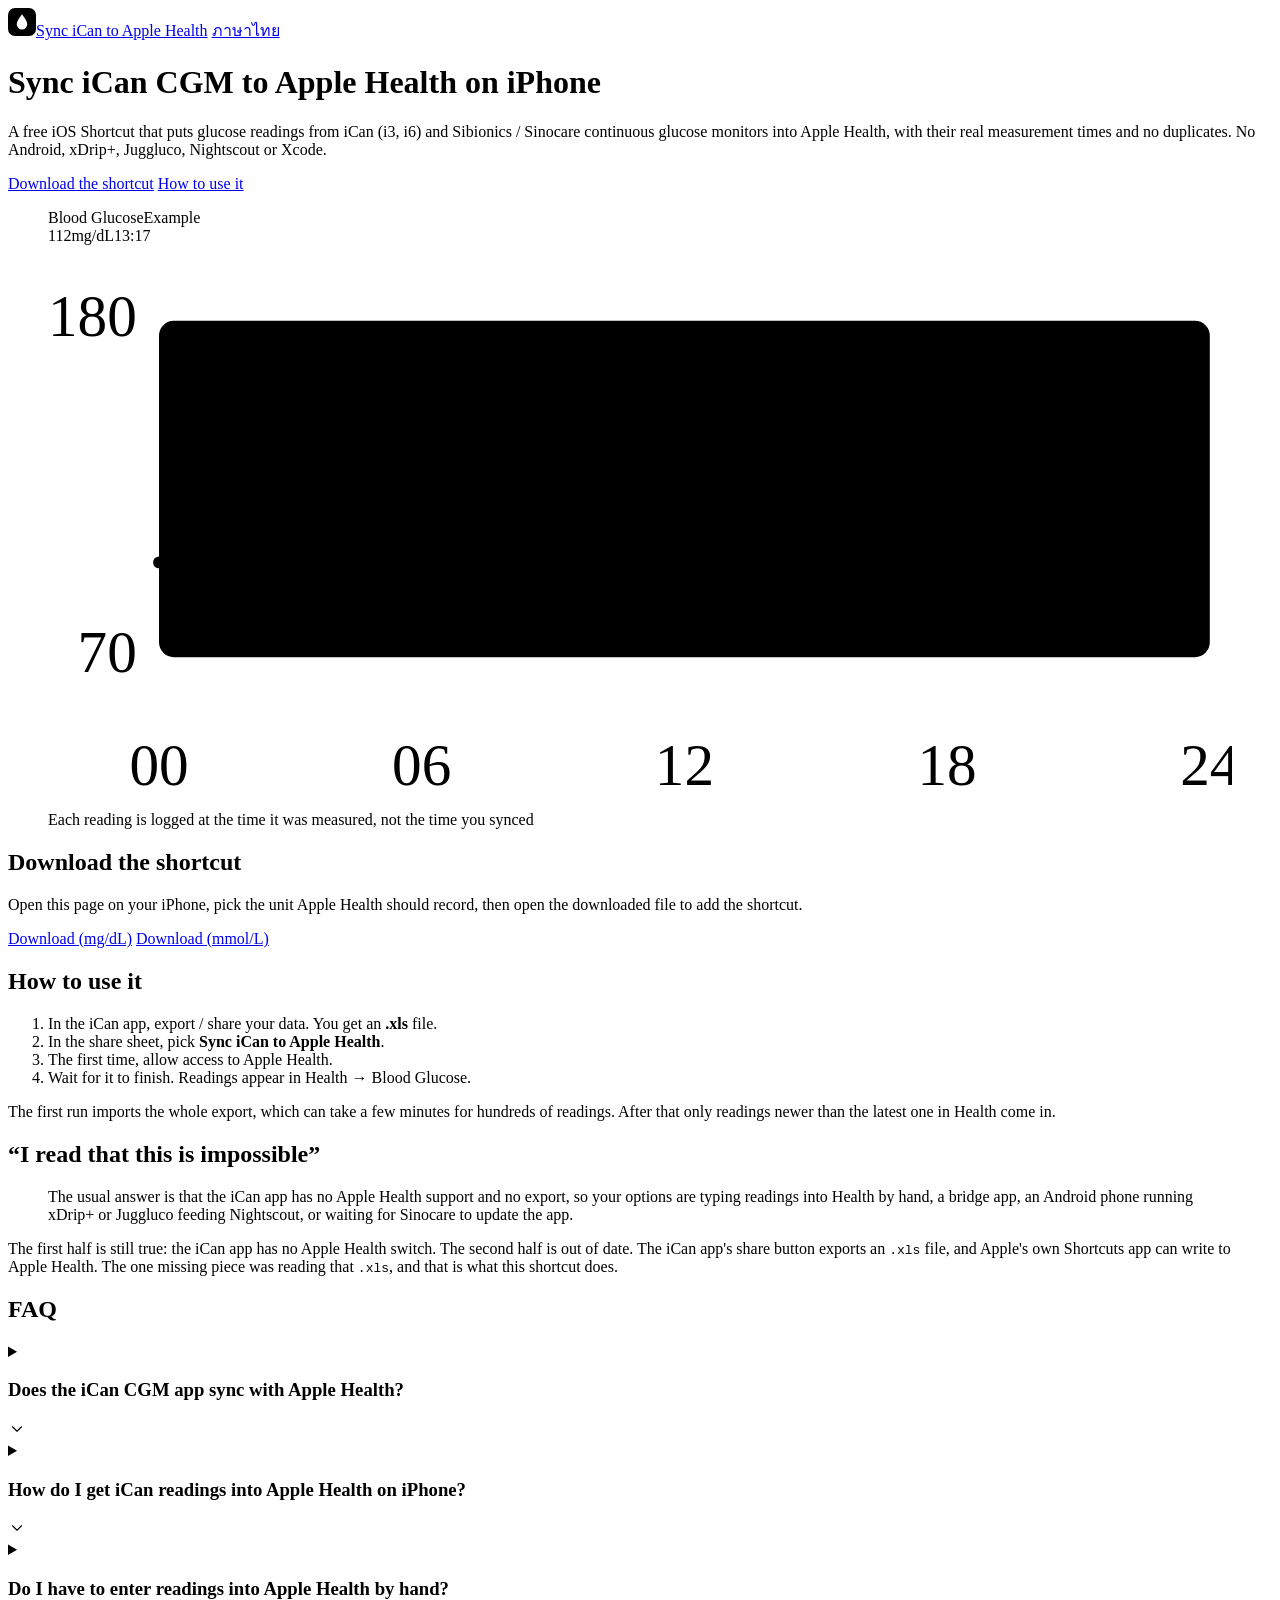
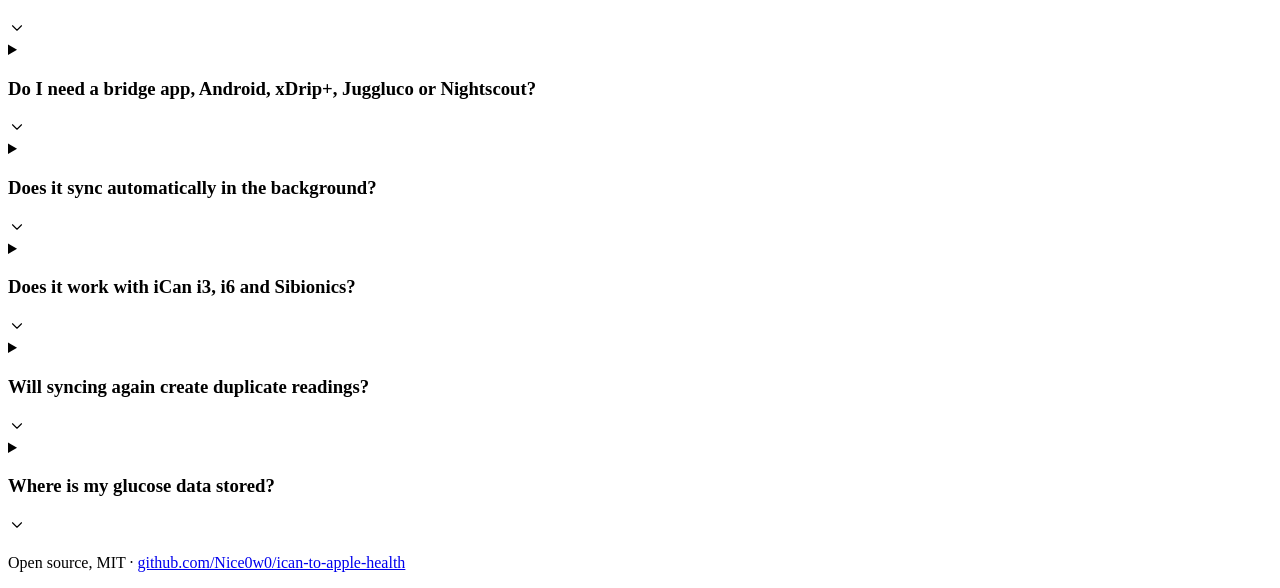
==== public/en/index.html @ 80357a96 "Give the download pages a direction of their own Redesigned with the unslop skill by Damir Sokolovsk" ====
<!doctype html>
<html lang="en">
<head>
<meta charset="utf-8">
<meta name="viewport" content="width=device-width, initial-scale=1">
<title>Sync iCan CGM to Apple Health on iPhone — free Shortcut</title>
<meta name="description" content="Can the iCan CGM app sync with Apple Health? Yes: a free iOS Shortcut logs iCan / Sibionics readings into Apple Health. No manual entry, no Android or xDrip+.">
<link rel="canonical" href="https://ican-health-sync.vercel.app/en/">
<link rel="alternate" hreflang="th" href="https://ican-health-sync.vercel.app/">
<link rel="alternate" hreflang="en" href="https://ican-health-sync.vercel.app/en/">
<link rel="alternate" hreflang="x-default" href="https://ican-health-sync.vercel.app/en/">
<meta name="robots" content="index, follow">
<meta name="theme-color" content="#e5354f">

<meta property="og:type" content="website">
<meta property="og:site_name" content="Sync iCan to Apple Health">
<meta property="og:locale" content="en_US">
<meta property="og:locale:alternate" content="th_TH">
<meta property="og:url" content="https://ican-health-sync.vercel.app/en/">
<meta property="og:title" content="Sync iCan CGM to Apple Health on iPhone">
<meta property="og:description" content="A free iOS Shortcut that puts iCan / Sibionics CGM readings into Apple Health with their real measurement times. Share the export, tap once.">
<meta property="og:image" content="https://ican-health-sync.vercel.app/og-en.png">
<meta property="og:image:width" content="1200">
<meta property="og:image:height" content="630">
<meta name="twitter:card" content="summary_large_image">
<meta name="twitter:title" content="Sync iCan CGM to Apple Health">
<meta name="twitter:description" content="A free iOS Shortcut that puts iCan / Sibionics CGM readings into Apple Health.">
<meta name="twitter:image" content="https://ican-health-sync.vercel.app/og-en.png">

<link rel="icon" href="data:image/svg+xml,%3Csvg xmlns='http://www.w3.org/2000/svg' viewBox='0 0 32 32'%3E%3Crect width='32' height='32' rx='8' fill='%23e5354f'/%3E%3Cpath d='M16 7c-3 4.5-6 8-6 11.5a6 6 0 0 0 12 0C22 15 19 11.5 16 7z' fill='%23fff'/%3E%3C/svg%3E">

<script type="application/ld+json">
{
  "@context": "https://schema.org",
  "@graph": [
    {
      "@type": "SoftwareApplication",
      "name": "Sync iCan to Apple Health",
      "alternateName": ["ican-to-apple-health", "iCan CGM to Apple Health"],
      "applicationCategory": "HealthApplication",
      "operatingSystem": "iOS",
      "description": "A free iOS Shortcut that imports iCan / Sibionics / Sinocare CGM glucose exports into Apple Health with their real measurement times.",
      "url": "https://ican-health-sync.vercel.app/en/",
      "downloadUrl": "https://ican-health-sync.vercel.app/shortcut/mg-dL/Sync%20iCan%20to%20Apple%20Health.shortcut",
      "inLanguage": "en",
      "isAccessibleForFree": true,
      "offers": { "@type": "Offer", "price": "0", "priceCurrency": "USD" },
      "license": "https://opensource.org/licenses/MIT",
      "codeRepository": "https://github.com/Nice0w0/ican-to-apple-health",
      "author": { "@type": "Person", "name": "Nice0w0", "url": "https://github.com/Nice0w0" },
      "dateModified": "2026-11-05"
    },
    {
      "@type": "FAQPage",
      "mainEntity": [
        {
          "@type": "Question",
          "name": "Does the iCan CGM app sync with Apple Health?",
          "acceptedAnswer": { "@type": "Answer", "text": "Not by itself: the iCan Health / iCan CGM app has no Apple Health switch, but it can export your readings as an .xls file. This shortcut reads that file and logs each reading into Apple Health with its real measurement time." }
        },
        {
          "@type": "Question",
          "name": "How do I get iCan readings into Apple Health on iPhone?",
          "acceptedAnswer": { "@type": "Answer", "text": "Install the shortcut from this page once. Then whenever you want to sync, export / share your data in the iCan app and pick Sync iCan to Apple Health in the share sheet. Readings appear in Health → Blood Glucose." }
        },
        {
          "@type": "Question",
          "name": "Do I have to enter readings into Apple Health by hand?",
          "acceptedAnswer": { "@type": "Answer", "text": "No. A CGM records a reading every three minutes, about 480 a day, far too many to type in. The shortcut logs every one with its real measurement time." }
        },
        {
          "@type": "Question",
          "name": "Do I need a bridge app, Android, xDrip+, Juggluco or Nightscout?",
          "acceptedAnswer": { "@type": "Answer", "text": "No. You need an iPhone, the iCan app and Apple's built-in Shortcuts app. No server to set up, no other app account." }
        },
        {
          "@type": "Question",
          "name": "Does it sync automatically in the background?",
          "acceptedAnswer": { "@type": "Answer", "text": "Not yet. You share the export from the iCan app yourself. The first run imports the whole file and can take a few minutes; after that only new readings come in, so frequent syncs are quick." }
        },
        {
          "@type": "Question",
          "name": "Does it work with iCan i3, i6 and Sibionics?",
          "acceptedAnswer": { "@type": "Answer", "text": "Yes, with exports from the Thai-language iCan app, in both the original format and the one introduced in its September 2026 update. Reading times are read as Thai time (UTC+7); outside that timezone, run your own copy with your own offset (see the README)." }
        },
        {
          "@type": "Question",
          "name": "Will syncing again create duplicate readings?",
          "acceptedAnswer": { "@type": "Answer", "text": "No. The shortcut asks Apple Health for its newest glucose reading first and only imports readings taken after it." }
        },
        {
          "@type": "Question",
          "name": "Where is my glucose data stored?",
          "acceptedAnswer": { "@type": "Answer", "text": "Only in Apple Health on your iPhone. The export is sent to a converter that returns the readings and keeps nothing: no database, no accounts." }
        }
      ]
    }
  ]
}
</script>

<link rel="stylesheet" href="/site.css">
</head>
<body>
<div class="wrap">
  <nav class="nav">
    <a class="brand" href="/en/"><svg width="28" height="28" viewBox="0 0 32 32" aria-hidden="true"><rect width="32" height="32" rx="8" fill="var(--accent)"/><path d="M16 7c-3 4.5-6 8-6 11.5a6 6 0 0 0 12 0C22 15 19 11.5 16 7z" fill="#fff"/></svg><span>Sync iCan to Apple Health</span></a>
    <a class="lang" href="/" hreflang="th" lang="th">ภาษาไทย</a>
  </nav>

  <header class="hero">
    <div>
      <h1>Sync iCan CGM to Apple Health on iPhone</h1>
      <p class="lead">A free iOS Shortcut that puts glucose readings from iCan (i3, i6) and Sibionics / Sinocare continuous glucose monitors into Apple Health, with their real measurement times and no duplicates. No Android, xDrip+, Juggluco, Nightscout or Xcode.</p>
      <div class="actions">
        <a class="btn" href="#download">Download the shortcut</a>
        <a class="link" href="#how">How to use it</a>
      </div>
    </div>
    <figure class="reading">
      <div class="reading-head"><span>Blood Glucose</span><span class="tag">Example</span></div>
      <div class="figure"><span class="value">112</span><span class="unit">mg/dL</span><span class="time">13:17</span></div>
      <svg class="chart" viewBox="0 0 320 152" role="img" aria-label="Example of one day of glucose readings in Apple Health, latest 112 mg/dL at 13:17">
          <rect class="band" x="30" y="20.5" width="284" height="90.9" rx="4"/>
          <line class="grid" x1="30" x2="314" y1="20.5" y2="20.5"/>
          <line class="grid" x1="30" x2="314" y1="111.5" y2="111.5"/>
          <text class="label" x="24" y="24.5" text-anchor="end">180</text>
          <text class="label" x="24" y="115.5" text-anchor="end">70</text>
          <text class="label" x="30.0" y="146" text-anchor="middle">00</text><text class="label" x="101.0" y="146" text-anchor="middle">06</text><text class="label" x="172.0" y="146" text-anchor="middle">12</text><text class="label" x="243.0" y="146" text-anchor="middle">18</text><text class="label" x="314.0" y="146" text-anchor="middle">24</text>
          <circle class="dot" cx="30.0" cy="85.8" r="1.6"/><circle class="dot" cx="31.2" cy="85.8" r="1.6"/><circle class="dot" cx="32.4" cy="85.0" r="1.6"/><circle class="dot" cx="33.5" cy="84.2" r="1.6"/><circle class="dot" cx="34.7" cy="84.2" r="1.6"/><circle class="dot" cx="35.9" cy="83.4" r="1.6"/><circle class="dot" cx="37.1" cy="83.4" r="1.6"/><circle class="dot" cx="38.3" cy="82.5" r="1.6"/><circle class="dot" cx="39.5" cy="82.5" r="1.6"/><circle class="dot" cx="40.6" cy="82.5" r="1.6"/><circle class="dot" cx="41.8" cy="82.5" r="1.6"/><circle class="dot" cx="43.0" cy="82.5" r="1.6"/><circle class="dot" cx="44.2" cy="82.5" r="1.6"/><circle class="dot" cx="45.4" cy="83.4" r="1.6"/><circle class="dot" cx="46.6" cy="83.4" r="1.6"/><circle class="dot" cx="47.8" cy="84.2" r="1.6"/><circle class="dot" cx="48.9" cy="85.0" r="1.6"/><circle class="dot" cx="50.1" cy="85.0" r="1.6"/><circle class="dot" cx="51.3" cy="85.8" r="1.6"/><circle class="dot" cx="52.5" cy="86.7" r="1.6"/><circle class="dot" cx="53.7" cy="87.5" r="1.6"/><circle class="dot" cx="54.8" cy="87.5" r="1.6"/><circle class="dot" cx="56.0" cy="88.3" r="1.6"/><circle class="dot" cx="57.2" cy="89.1" r="1.6"/><circle class="dot" cx="58.4" cy="89.1" r="1.6"/><circle class="dot" cx="59.6" cy="90.0" r="1.6"/><circle class="dot" cx="60.8" cy="90.0" r="1.6"/><circle class="dot" cx="62.0" cy="90.0" r="1.6"/><circle class="dot" cx="63.1" cy="90.8" r="1.6"/><circle class="dot" cx="64.3" cy="90.8" r="1.6"/><circle class="dot" cx="65.5" cy="90.8" r="1.6"/><circle class="dot" cx="66.7" cy="90.8" r="1.6"/><circle class="dot" cx="67.9" cy="90.0" r="1.6"/><circle class="dot" cx="69.0" cy="90.0" r="1.6"/><circle class="dot" cx="70.2" cy="90.0" r="1.6"/><circle class="dot" cx="71.4" cy="89.1" r="1.6"/><circle class="dot" cx="72.6" cy="89.1" r="1.6"/><circle class="dot" cx="73.8" cy="88.3" r="1.6"/><circle class="dot" cx="75.0" cy="88.3" r="1.6"/><circle class="dot" cx="76.2" cy="87.5" r="1.6"/><circle class="dot" cx="77.3" cy="87.5" r="1.6"/><circle class="dot" cx="78.5" cy="86.7" r="1.6"/><circle class="dot" cx="79.7" cy="86.7" r="1.6"/><circle class="dot" cx="80.9" cy="86.7" r="1.6"/><circle class="dot" cx="82.1" cy="86.7" r="1.6"/><circle class="dot" cx="83.2" cy="86.7" r="1.6"/><circle class="dot" cx="84.4" cy="86.7" r="1.6"/><circle class="dot" cx="85.6" cy="86.7" r="1.6"/><circle class="dot" cx="86.8" cy="86.7" r="1.6"/><circle class="dot" cx="88.0" cy="87.5" r="1.6"/><circle class="dot" cx="89.2" cy="87.5" r="1.6"/><circle class="dot" cx="90.3" cy="88.3" r="1.6"/><circle class="dot" cx="91.5" cy="88.3" r="1.6"/><circle class="dot" cx="92.7" cy="89.1" r="1.6"/><circle class="dot" cx="93.9" cy="90.0" r="1.6"/><circle class="dot" cx="95.1" cy="90.0" r="1.6"/><circle class="dot" cx="96.3" cy="90.8" r="1.6"/><circle class="dot" cx="97.5" cy="91.6" r="1.6"/><circle class="dot" cx="98.6" cy="92.5" r="1.6"/><circle class="dot" cx="99.8" cy="92.5" r="1.6"/><circle class="dot" cx="101.0" cy="93.3" r="1.6"/><circle class="dot" cx="102.2" cy="93.3" r="1.6"/><circle class="dot" cx="103.4" cy="94.1" r="1.6"/><circle class="dot" cx="104.5" cy="94.1" r="1.6"/><circle class="dot" cx="105.7" cy="94.1" r="1.6"/><circle class="dot" cx="106.9" cy="94.1" r="1.6"/><circle class="dot" cx="108.1" cy="94.1" r="1.6"/><circle class="dot" cx="109.3" cy="93.3" r="1.6"/><circle class="dot" cx="110.5" cy="93.3" r="1.6"/><circle class="dot" cx="111.7" cy="92.5" r="1.6"/><circle class="dot" cx="112.8" cy="91.6" r="1.6"/><circle class="dot" cx="114.0" cy="90.8" r="1.6"/><circle class="dot" cx="115.2" cy="90.0" r="1.6"/><circle class="dot" cx="116.4" cy="88.3" r="1.6"/><circle class="dot" cx="117.6" cy="85.8" r="1.6"/><circle class="dot" cx="118.8" cy="83.4" r="1.6"/><circle class="dot" cx="119.9" cy="80.1" r="1.6"/><circle class="dot" cx="121.1" cy="75.9" r="1.6"/><circle class="dot" cx="122.3" cy="71.0" r="1.6"/><circle class="dot" cx="123.5" cy="65.2" r="1.6"/><circle class="dot" cx="124.7" cy="58.6" r="1.6"/><circle class="dot" cx="125.9" cy="51.9" r="1.6"/><circle class="dot" cx="127.0" cy="46.2" r="1.6"/><circle class="dot" cx="128.2" cy="40.4" r="1.6"/><circle class="dot" cx="129.4" cy="36.2" r="1.6"/><circle class="dot" cx="130.6" cy="33.8" r="1.6"/><circle class="dot" cx="131.8" cy="32.9" r="1.6"/><circle class="dot" cx="132.9" cy="33.8" r="1.6"/><circle class="dot" cx="134.1" cy="37.1" r="1.6"/><circle class="dot" cx="135.3" cy="41.2" r="1.6"/><circle class="dot" cx="136.5" cy="47.0" r="1.6"/><circle class="dot" cx="137.7" cy="52.8" r="1.6"/><circle class="dot" cx="138.9" cy="59.4" r="1.6"/><circle class="dot" cx="140.1" cy="66.0" r="1.6"/><circle class="dot" cx="141.2" cy="71.8" r="1.6"/><circle class="dot" cx="142.4" cy="75.9" r="1.6"/><circle class="dot" cx="143.6" cy="80.1" r="1.6"/><circle class="dot" cx="144.8" cy="83.4" r="1.6"/><circle class="dot" cx="146.0" cy="85.8" r="1.6"/><circle class="dot" cx="147.1" cy="87.5" r="1.6"/><circle class="dot" cx="148.3" cy="88.3" r="1.6"/><circle class="dot" cx="149.5" cy="89.1" r="1.6"/><circle class="dot" cx="150.7" cy="89.1" r="1.6"/><circle class="dot" cx="151.9" cy="89.1" r="1.6"/><circle class="dot" cx="153.1" cy="89.1" r="1.6"/><circle class="dot" cx="154.2" cy="89.1" r="1.6"/><circle class="dot" cx="155.4" cy="88.3" r="1.6"/><circle class="dot" cx="156.6" cy="88.3" r="1.6"/><circle class="dot" cx="157.8" cy="87.5" r="1.6"/><circle class="dot" cx="159.0" cy="86.7" r="1.6"/><circle class="dot" cx="160.2" cy="86.7" r="1.6"/><circle class="dot" cx="161.3" cy="85.8" r="1.6"/><circle class="dot" cx="162.5" cy="85.0" r="1.6"/><circle class="dot" cx="163.7" cy="84.2" r="1.6"/><circle class="dot" cx="164.9" cy="82.5" r="1.6"/><circle class="dot" cx="166.1" cy="81.7" r="1.6"/><circle class="dot" cx="167.3" cy="79.2" r="1.6"/><circle class="dot" cx="168.4" cy="76.7" r="1.6"/><circle class="dot" cx="169.6" cy="73.4" r="1.6"/><circle class="dot" cx="170.8" cy="68.5" r="1.6"/><circle class="dot" cx="172.0" cy="63.5" r="1.6"/><circle class="dot" cx="173.2" cy="58.6" r="1.6"/><circle class="dot" cx="174.4" cy="53.6" r="1.6"/><circle class="dot" cx="175.6" cy="49.5" r="1.6"/><circle class="dot" cx="176.7" cy="47.0" r="1.6"/><circle class="dot" cx="177.9" cy="46.2" r="1.6"/><circle class="dot" cx="179.1" cy="47.8" r="1.6"/><circle class="dot" cx="180.3" cy="51.1" r="1.6"/><circle class="dot" cx="181.5" cy="56.1" r="1.6"/><circle class="dot" cx="182.7" cy="61.9" r="1.6"/><circle class="dot" cx="183.8" cy="68.5" r="1.6"/><circle class="dot" cx="185.0" cy="74.3" r="1.6"/>
          <circle class="now-ring" cx="187.2" cy="76.7" r="8"/>
          <circle class="now" cx="187.2" cy="76.7" r="4"/>
        </svg>
      <figcaption class="caption">Each reading is logged at the time it was measured, not the time you synced</figcaption>
    </figure>
  </header>
</div>

<main class="wrap">
  <section class="block" id="download">
    <h2>Download the shortcut</h2>
    <p class="intro">Open this page on your iPhone, pick the unit Apple Health should record, then open the downloaded file to add the shortcut.</p>
    <div class="downloads">
        <a class="btn" href="/shortcut/mg-dL/Sync%20iCan%20to%20Apple%20Health.shortcut" download>Download (mg/dL)</a>
        <a class="btn secondary" href="/shortcut/mmol-L/Sync%20iCan%20to%20Apple%20Health.shortcut" download>Download (mmol/L)</a>
    </div>
  </section>
  <section class="block" id="how">
    <h2>How to use it</h2>
    <ol class="steps">
      <li><span>In the iCan app, export / share your data. You get an <strong>.xls</strong> file.</span></li>
      <li><span>In the share sheet, pick <strong>Sync iCan to Apple Health</strong>.</span></li>
      <li><span>The first time, allow access to Apple Health.</span></li>
      <li><span>Wait for it to finish. Readings appear in Health → Blood Glucose.</span></li>
    </ol>
    <p class="muted">The first run imports the whole export, which can take a few minutes for hundreds of readings. After that only readings newer than the latest one in Health come in.</p>
  </section>
  <section class="block">
    <h2>“I read that this is impossible”</h2>
    <blockquote class="heard"><p>The usual answer is that the iCan app has no Apple Health support and no export, so your options are typing readings into Health by hand, a bridge app, an Android phone running xDrip+ or Juggluco feeding Nightscout, or waiting for Sinocare to update the app.</p></blockquote>
    <p>The first half is still true: the iCan app has no Apple Health switch. The second half is out of date. The iCan app's share button exports an <code>.xls</code> file, and Apple's own Shortcuts app can write to Apple Health. The one missing piece was reading that <code>.xls</code>, and that is what this shortcut does.</p>
  </section>
  <section class="block" id="faq">
    <h2>FAQ</h2>
    <div class="faq">
      <details>
        <summary><h3>Does the iCan CGM app sync with Apple Health?</h3><svg width="18" height="18" viewBox="0 0 24 24" fill="none" stroke="currentColor" stroke-width="1.5" stroke-linecap="round" stroke-linejoin="round" aria-hidden="true"><path d="m6 9 6 6 6-6"/></svg></summary>
        <p>Not by itself: the iCan Health / iCan CGM app has no Apple Health switch, but it can export your readings as an .xls file. This shortcut reads that file and logs each reading into Apple Health with its real measurement time.</p>
      </details>
      <details>
        <summary><h3>How do I get iCan readings into Apple Health on iPhone?</h3><svg width="18" height="18" viewBox="0 0 24 24" fill="none" stroke="currentColor" stroke-width="1.5" stroke-linecap="round" stroke-linejoin="round" aria-hidden="true"><path d="m6 9 6 6 6-6"/></svg></summary>
        <p>Install the shortcut from this page once. Then whenever you want to sync, export / share your data in the iCan app and pick <strong>Sync iCan to Apple Health</strong> in the share sheet. Readings appear in Health → Blood Glucose.</p>
      </details>
      <details>
        <summary><h3>Do I have to enter readings into Apple Health by hand?</h3><svg width="18" height="18" viewBox="0 0 24 24" fill="none" stroke="currentColor" stroke-width="1.5" stroke-linecap="round" stroke-linejoin="round" aria-hidden="true"><path d="m6 9 6 6 6-6"/></svg></summary>
        <p>No. A CGM records a reading every three minutes, about 480 a day, far too many to type in. The shortcut logs every one with its real measurement time.</p>
      </details>
      <details>
        <summary><h3>Do I need a bridge app, Android, xDrip+, Juggluco or Nightscout?</h3><svg width="18" height="18" viewBox="0 0 24 24" fill="none" stroke="currentColor" stroke-width="1.5" stroke-linecap="round" stroke-linejoin="round" aria-hidden="true"><path d="m6 9 6 6 6-6"/></svg></summary>
        <p>No. You need an iPhone, the iCan app and Apple's built-in Shortcuts app. No server to set up, no other app account.</p>
      </details>
      <details>
        <summary><h3>Does it sync automatically in the background?</h3><svg width="18" height="18" viewBox="0 0 24 24" fill="none" stroke="currentColor" stroke-width="1.5" stroke-linecap="round" stroke-linejoin="round" aria-hidden="true"><path d="m6 9 6 6 6-6"/></svg></summary>
        <p>Not yet. You share the export from the iCan app yourself. The first run imports the whole file and can take a few minutes; after that only new readings come in, so frequent syncs are quick.</p>
      </details>
      <details>
        <summary><h3>Does it work with iCan i3, i6 and Sibionics?</h3><svg width="18" height="18" viewBox="0 0 24 24" fill="none" stroke="currentColor" stroke-width="1.5" stroke-linecap="round" stroke-linejoin="round" aria-hidden="true"><path d="m6 9 6 6 6-6"/></svg></summary>
        <p>Yes, with exports from the Thai-language iCan app, in both the original format and the one introduced in its September 2026 update. Reading times are read as Thai time (UTC+7); outside that timezone, run your own copy with your own offset (see the README).</p>
      </details>
      <details>
        <summary><h3>Will syncing again create duplicate readings?</h3><svg width="18" height="18" viewBox="0 0 24 24" fill="none" stroke="currentColor" stroke-width="1.5" stroke-linecap="round" stroke-linejoin="round" aria-hidden="true"><path d="m6 9 6 6 6-6"/></svg></summary>
        <p>No. The shortcut asks Apple Health for its newest glucose reading first and only imports readings taken after it.</p>
      </details>
      <details>
        <summary><h3>Where is my glucose data stored?</h3><svg width="18" height="18" viewBox="0 0 24 24" fill="none" stroke="currentColor" stroke-width="1.5" stroke-linecap="round" stroke-linejoin="round" aria-hidden="true"><path d="m6 9 6 6 6-6"/></svg></summary>
        <p>Only in Apple Health on your iPhone. The export is sent to a converter that returns the readings and keeps nothing: no database, no accounts.</p>
      </details>
    </div>
  </section>
</main>

<div class="wrap">
  <footer class="foot"><p>Open source, MIT · <a href="https://github.com/Nice0w0/ican-to-apple-health">github.com/Nice0w0/ican-to-apple-health</a></p></footer>
</div>
</body>
</html>
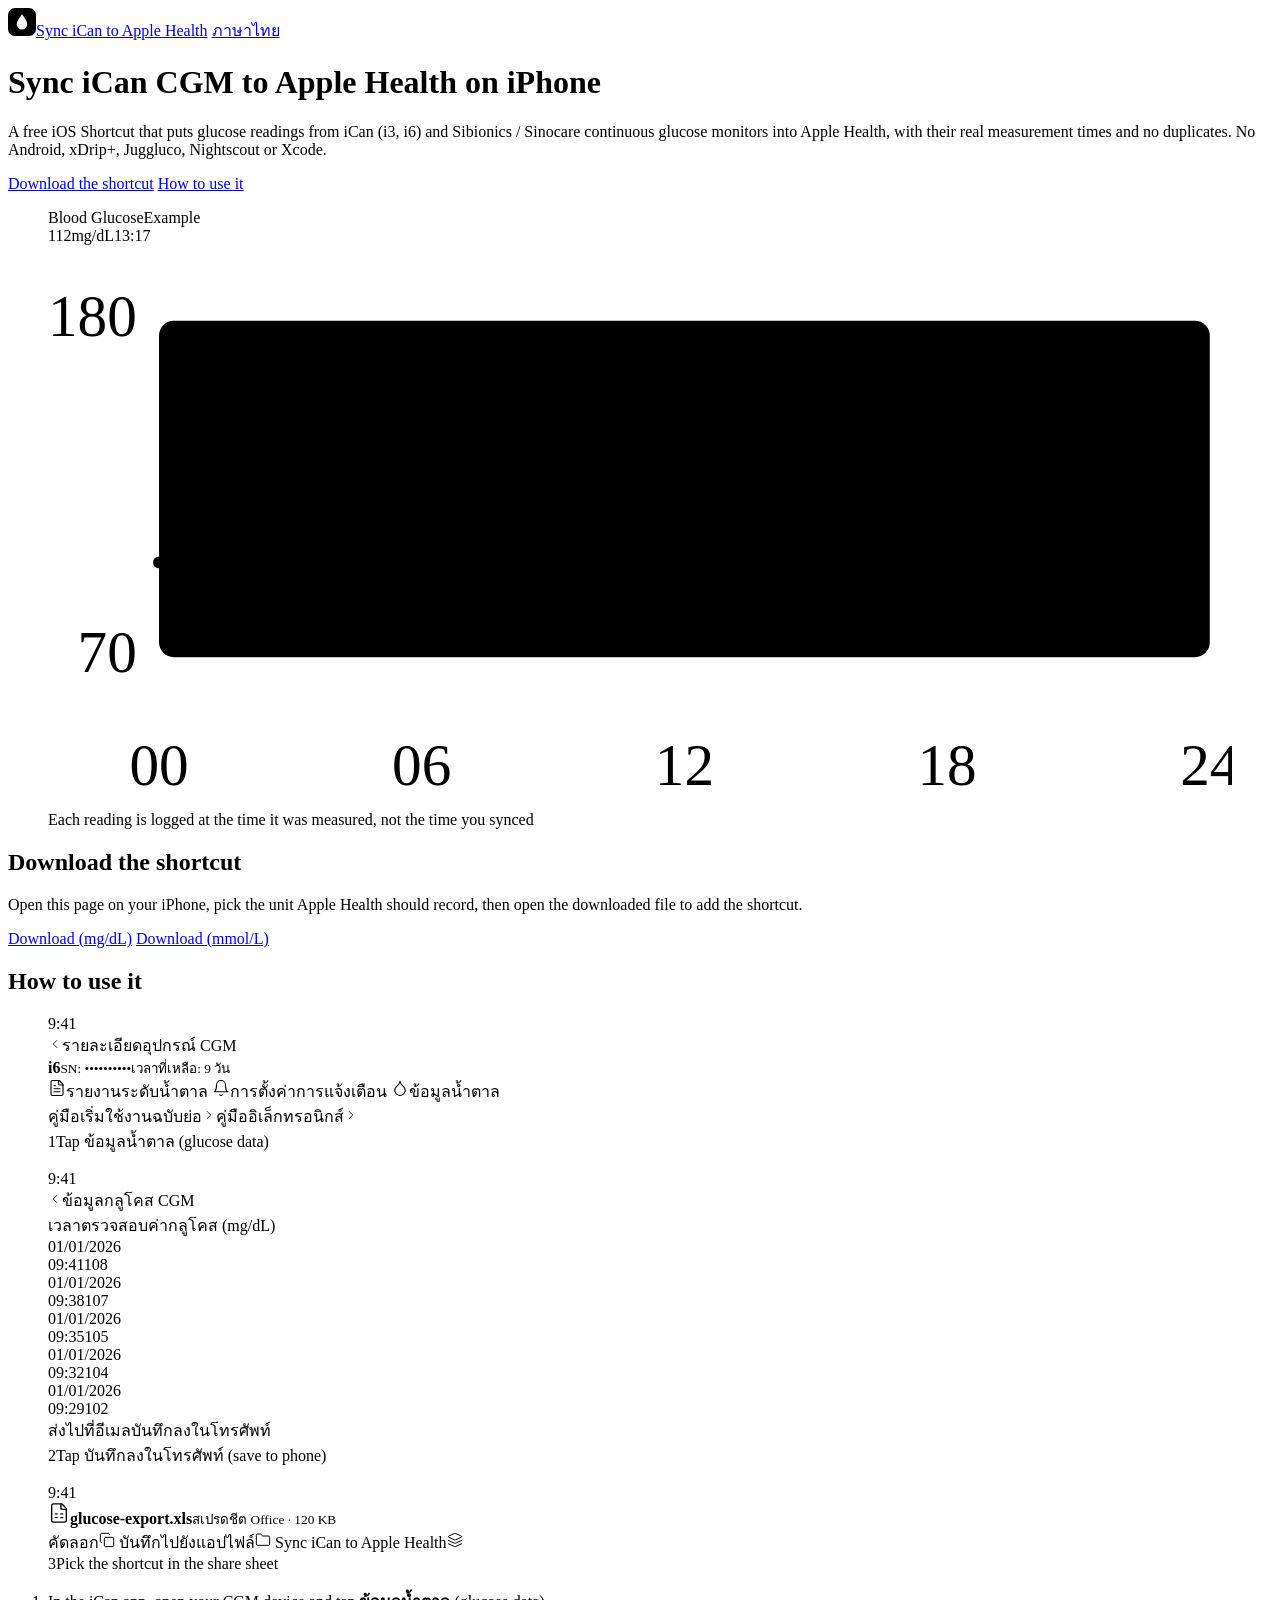
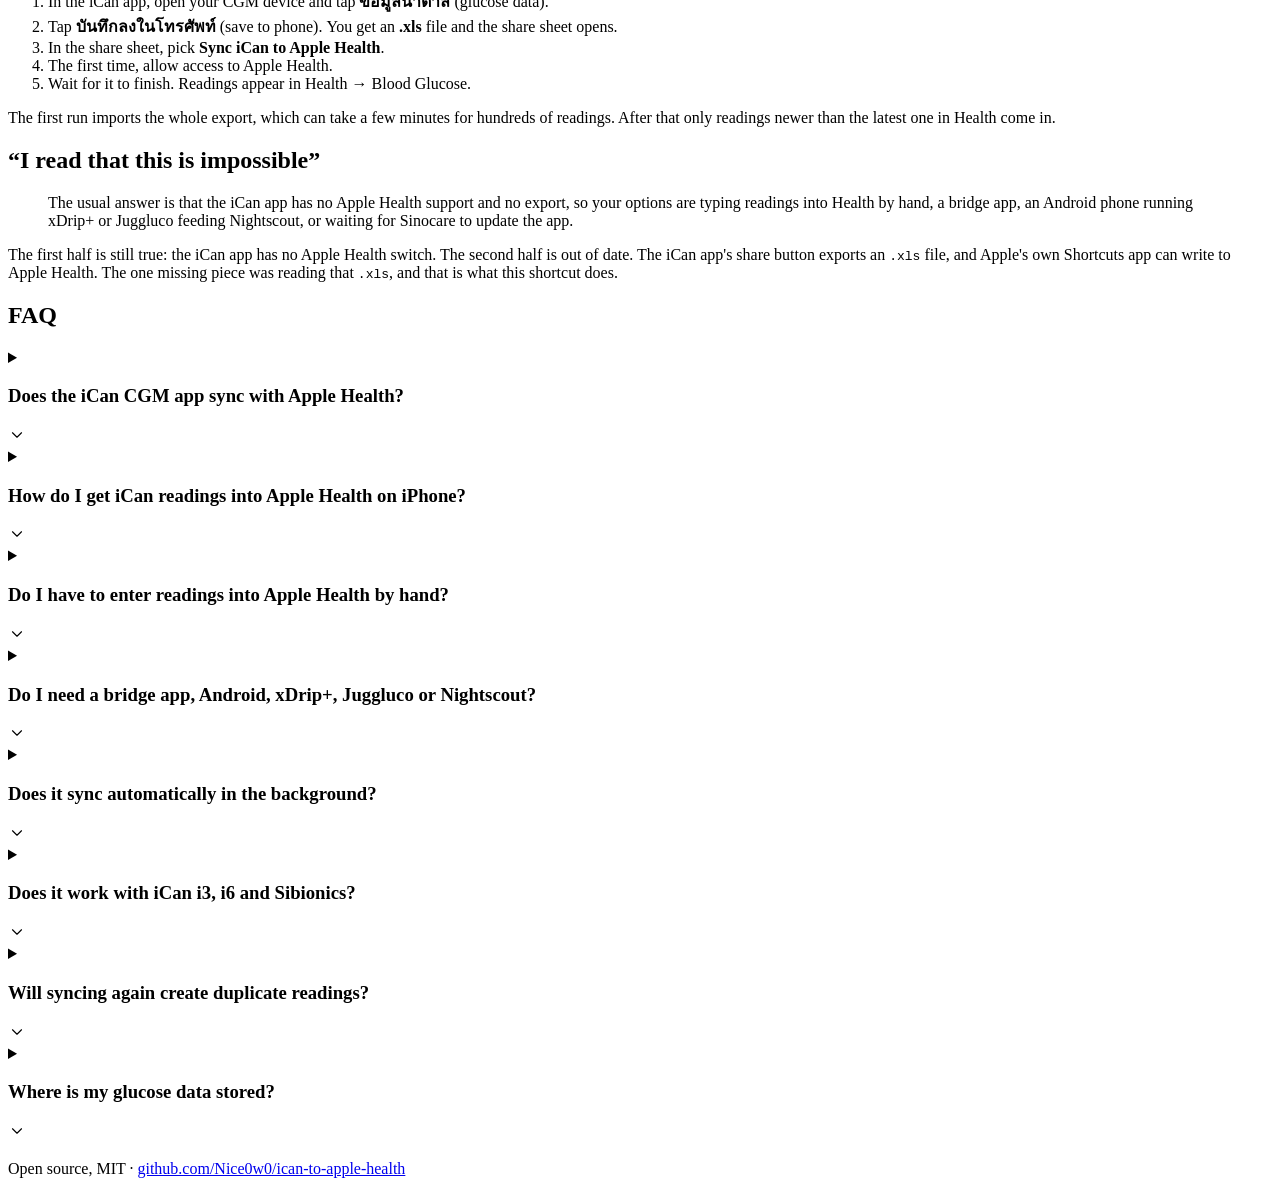
==== commit e99799bf: "Show the three taps in the iCan app, with placeholder data The how-to now has the real path, taken f" ====
--- a/public/en/index.html
+++ b/public/en/index.html
@@ -147,8 +147,52 @@
   </section>
   <section class="block" id="how">
     <h2>How to use it</h2>
+    <div class="phones" role="list" aria-label="Example screens for the three steps, not real data">
+      <figure class="shot" role="listitem">
+        <div class="phone" aria-hidden="true">
+          <div class="bar">9:41</div>
+          <div class="appbar"><svg width="14" height="14" viewBox="0 0 24 24" fill="none" stroke="currentColor" stroke-width="1.5" stroke-linecap="round" stroke-linejoin="round" aria-hidden="true"><path d="m15 18-6-6 6-6"/></svg><span>รายละเอียดอุปกรณ์ CGM</span></div>
+          <div class="screen">
+            <div class="device"><span class="sensor"></span><span><b>i6</b><small>SN: ••••••••••</small><small>เวลาที่เหลือ: 9 วัน</small></span></div>
+            <div class="tiles">
+              <span><svg width="18" height="18" viewBox="0 0 24 24" fill="none" stroke="currentColor" stroke-width="1.5" stroke-linecap="round" stroke-linejoin="round" aria-hidden="true"><path d="M15 2H6a2 2 0 0 0-2 2v16a2 2 0 0 0 2 2h12a2 2 0 0 0 2-2V7Z"/><path d="M14 2v4a2 2 0 0 0 2 2h4"/><path d="M16 13H8"/><path d="M16 17H8"/><path d="M10 9H8"/></svg>รายงานระดับน้ำตาล</span>
+              <span><svg width="18" height="18" viewBox="0 0 24 24" fill="none" stroke="currentColor" stroke-width="1.5" stroke-linecap="round" stroke-linejoin="round" aria-hidden="true"><path d="M6 8a6 6 0 0 1 12 0c0 7 3 9 3 9H3s3-2 3-9"/><path d="M10.3 21a1.94 1.94 0 0 0 3.4 0"/></svg>การตั้งค่าการแจ้งเตือน</span>
+              <span class="tap"><svg width="18" height="18" viewBox="0 0 24 24" fill="none" stroke="currentColor" stroke-width="1.5" stroke-linecap="round" stroke-linejoin="round" aria-hidden="true"><path d="M12 22a7 7 0 0 0 7-7c0-2-1-3.9-3-5.5s-3.5-4-4-6.5c-.5 2.5-2 4.9-4 6.5C6 11.1 5 13 5 15a7 7 0 0 0 7 7z"/></svg>ข้อมูลน้ำตาล</span>
+            </div>
+            <div class="menu"><span>คู่มือเริ่มใช้งานฉบับย่อ<svg width="14" height="14" viewBox="0 0 24 24" fill="none" stroke="currentColor" stroke-width="1.5" stroke-linecap="round" stroke-linejoin="round" aria-hidden="true"><path d="m9 18 6-6-6-6"/></svg></span><span>คู่มืออิเล็กทรอนิกส์<svg width="14" height="14" viewBox="0 0 24 24" fill="none" stroke="currentColor" stroke-width="1.5" stroke-linecap="round" stroke-linejoin="round" aria-hidden="true"><path d="m9 18 6-6-6-6"/></svg></span></div>
+          </div>
+        </div>
+        <figcaption><span class="n">1</span>Tap ข้อมูลน้ำตาล (glucose data)</figcaption>
+      </figure>
+      <figure class="shot" role="listitem">
+        <div class="phone" aria-hidden="true">
+          <div class="bar">9:41</div>
+          <div class="appbar"><svg width="14" height="14" viewBox="0 0 24 24" fill="none" stroke="currentColor" stroke-width="1.5" stroke-linecap="round" stroke-linejoin="round" aria-hidden="true"><path d="m15 18-6-6 6-6"/></svg><span>ข้อมูลกลูโคส CGM</span></div>
+          <div class="screen">
+            <div class="table"><div class="row head"><span>เวลาตรวจสอบ</span><span>ค่ากลูโคส (mg/dL)</span></div><div class="row"><span>01/01/2026<br>09:41</span><span>108</span></div><div class="row"><span>01/01/2026<br>09:38</span><span>107</span></div><div class="row"><span>01/01/2026<br>09:35</span><span>105</span></div><div class="row"><span>01/01/2026<br>09:32</span><span>104</span></div><div class="row"><span>01/01/2026<br>09:29</span><span>102</span></div></div>
+            <div class="buttons"><span>ส่งไปที่อีเมล</span><span class="tap primary">บันทึกลงในโทรศัพท์</span></div>
+          </div>
+        </div>
+        <figcaption><span class="n">2</span>Tap บันทึกลงในโทรศัพท์ (save to phone)</figcaption>
+      </figure>
+      <figure class="shot" role="listitem">
+        <div class="phone sheet-bg" aria-hidden="true">
+          <div class="bar">9:41</div>
+          <div class="sheet">
+            <div class="file"><svg width="22" height="22" viewBox="0 0 24 24" fill="none" stroke="currentColor" stroke-width="1.5" stroke-linecap="round" stroke-linejoin="round" aria-hidden="true"><path d="M15 2H6a2 2 0 0 0-2 2v16a2 2 0 0 0 2 2h12a2 2 0 0 0 2-2V7Z"/><path d="M14 2v4a2 2 0 0 0 2 2h4"/><path d="M8 13h2"/><path d="M14 13h2"/><path d="M8 17h2"/><path d="M14 17h2"/></svg><span><b>glucose-export.xls</b><small>สเปรดชีต Office · 120 KB</small></span></div>
+            <div class="actions-list">
+              <span>คัดลอก<svg width="16" height="16" viewBox="0 0 24 24" fill="none" stroke="currentColor" stroke-width="1.5" stroke-linecap="round" stroke-linejoin="round" aria-hidden="true"><rect width="14" height="14" x="8" y="8" rx="2"/><path d="M4 16c-1.1 0-2-.9-2-2V4c0-1.1.9-2 2-2h10c1.1 0 2 .9 2 2"/></svg></span>
+              <span>บันทึกไปยังแอปไฟล์<svg width="16" height="16" viewBox="0 0 24 24" fill="none" stroke="currentColor" stroke-width="1.5" stroke-linecap="round" stroke-linejoin="round" aria-hidden="true"><path d="M20 20a2 2 0 0 0 2-2V8a2 2 0 0 0-2-2h-7.9a2 2 0 0 1-1.69-.9L9.6 3.9A2 2 0 0 0 7.93 3H4a2 2 0 0 0-2 2v13a2 2 0 0 0 2 2Z"/></svg></span>
+              <span class="tap">Sync iCan to Apple Health<svg width="16" height="16" viewBox="0 0 24 24" fill="none" stroke="currentColor" stroke-width="1.5" stroke-linecap="round" stroke-linejoin="round" aria-hidden="true"><path d="m12.83 2.18a2 2 0 0 0-1.66 0L2.6 6.08a1 1 0 0 0 0 1.83l8.58 3.91a2 2 0 0 0 1.66 0l8.58-3.9a1 1 0 0 0 0-1.83Z"/><path d="m22 17.65-9.17 4.16a2 2 0 0 1-1.66 0L2 17.65"/><path d="m22 12.65-9.17 4.16a2 2 0 0 1-1.66 0L2 12.65"/></svg></span>
+            </div>
+          </div>
+        </div>
+        <figcaption><span class="n">3</span>Pick the shortcut in the share sheet</figcaption>
+      </figure>
+    </div>
     <ol class="steps">
-      <li><span>In the iCan app, export / share your data. You get an <strong>.xls</strong> file.</span></li>
+      <li><span>In the iCan app, open your CGM device and tap <strong>ข้อมูลน้ำตาล</strong> (glucose data).</span></li>
+      <li><span>Tap <strong>บันทึกลงในโทรศัพท์</strong> (save to phone). You get an <strong>.xls</strong> file and the share sheet opens.</span></li>
       <li><span>In the share sheet, pick <strong>Sync iCan to Apple Health</strong>.</span></li>
       <li><span>The first time, allow access to Apple Health.</span></li>
       <li><span>Wait for it to finish. Readings appear in Health → Blood Glucose.</span></li>
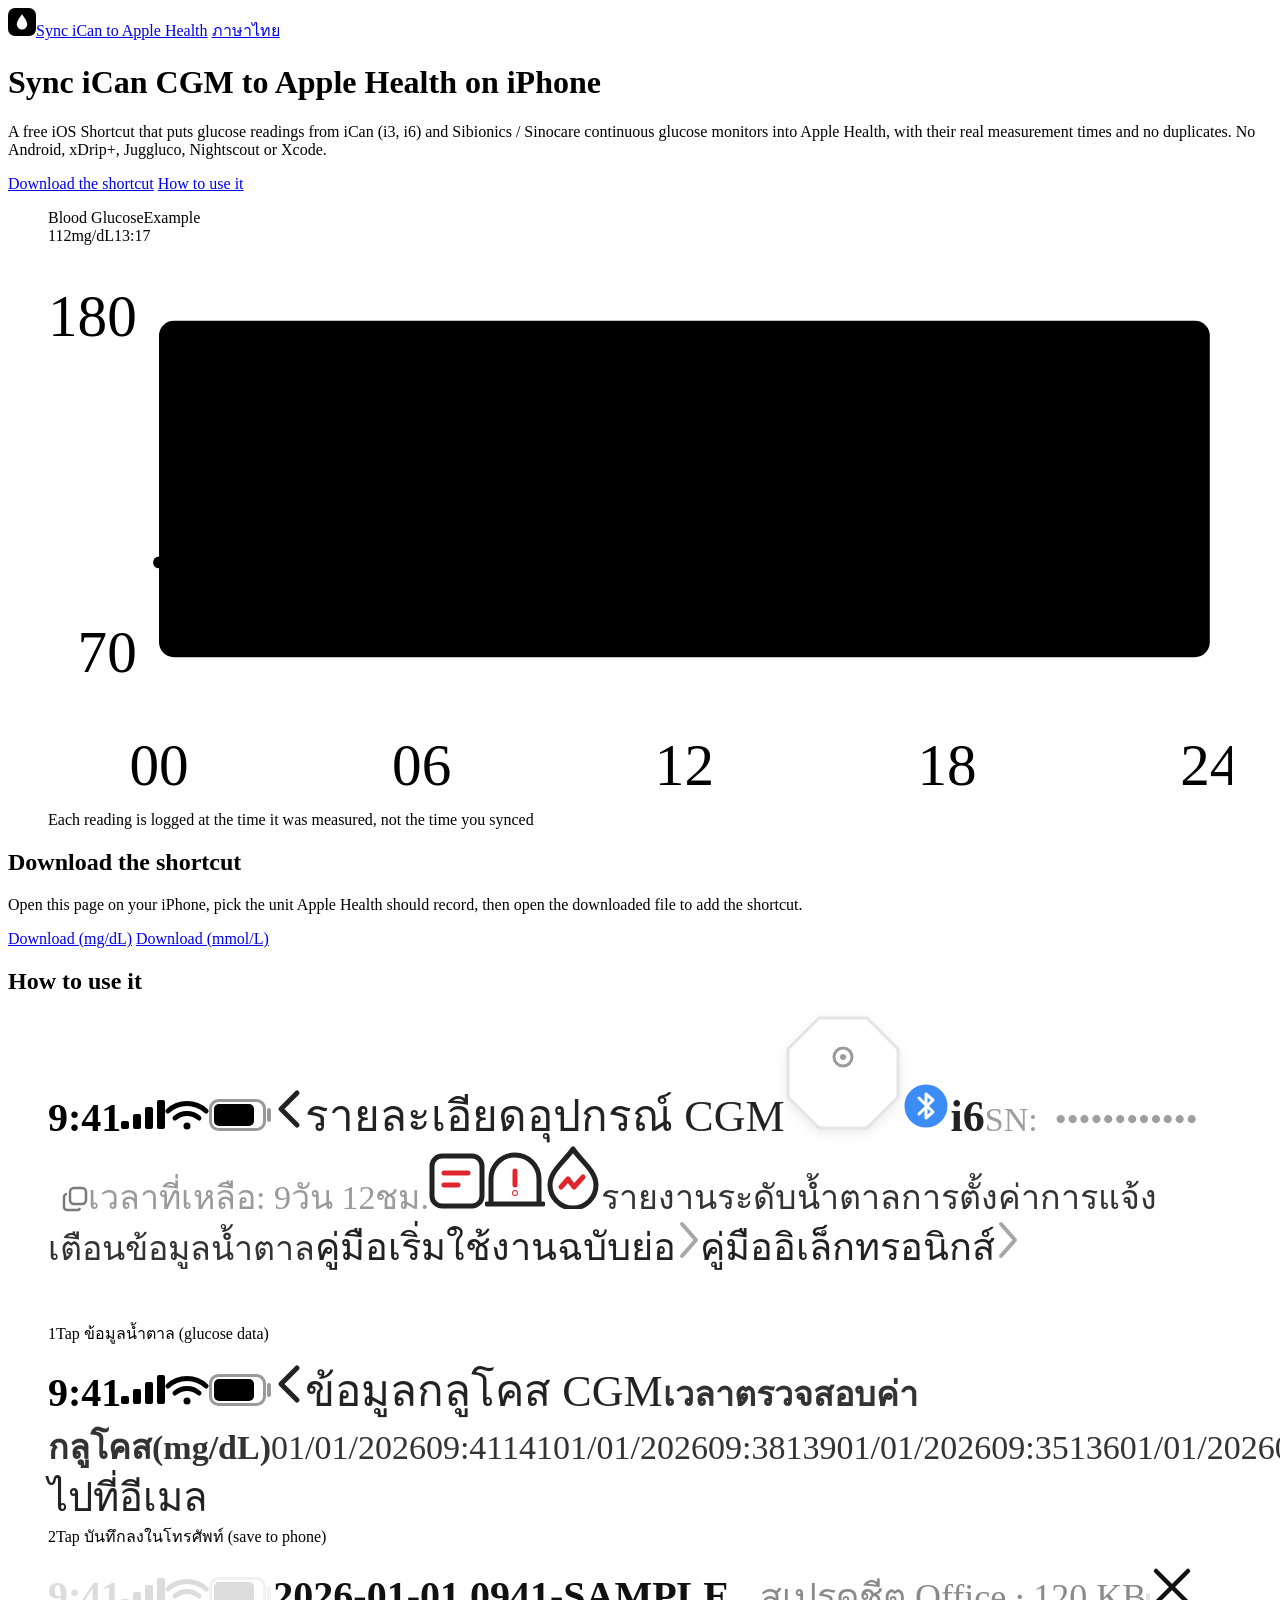
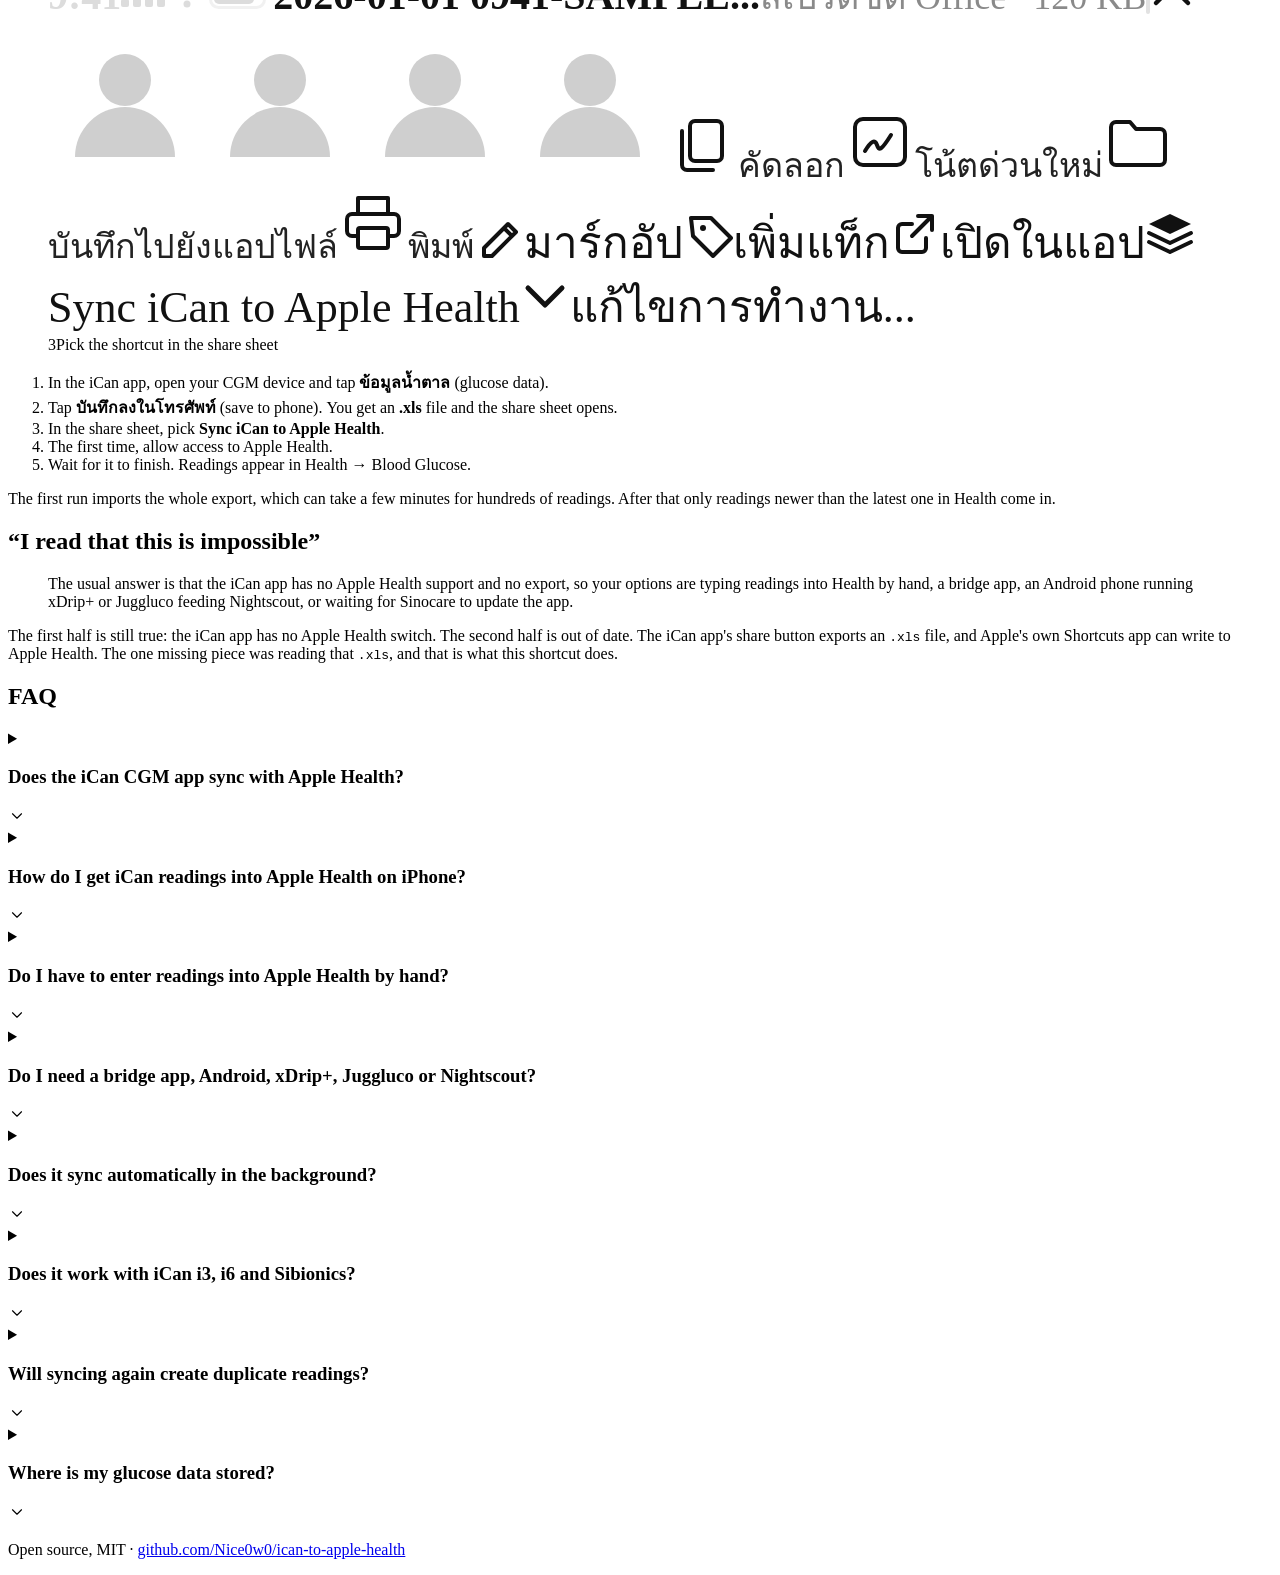
==== commit 24d744e3: "Redraw the how-to screens to match the real iCan app The three screens are rebuilt at the screenshot" ====
--- a/public/en/index.html
+++ b/public/en/index.html
@@ -149,44 +149,15 @@
     <h2>How to use it</h2>
     <div class="phones" role="list" aria-label="Example screens for the three steps, not real data">
       <figure class="shot" role="listitem">
-        <div class="phone" aria-hidden="true">
-          <div class="bar">9:41</div>
-          <div class="appbar"><svg width="14" height="14" viewBox="0 0 24 24" fill="none" stroke="currentColor" stroke-width="1.5" stroke-linecap="round" stroke-linejoin="round" aria-hidden="true"><path d="m15 18-6-6 6-6"/></svg><span>รายละเอียดอุปกรณ์ CGM</span></div>
-          <div class="screen">
-            <div class="device"><span class="sensor"></span><span><b>i6</b><small>SN: ••••••••••</small><small>เวลาที่เหลือ: 9 วัน</small></span></div>
-            <div class="tiles">
-              <span><svg width="18" height="18" viewBox="0 0 24 24" fill="none" stroke="currentColor" stroke-width="1.5" stroke-linecap="round" stroke-linejoin="round" aria-hidden="true"><path d="M15 2H6a2 2 0 0 0-2 2v16a2 2 0 0 0 2 2h12a2 2 0 0 0 2-2V7Z"/><path d="M14 2v4a2 2 0 0 0 2 2h4"/><path d="M16 13H8"/><path d="M16 17H8"/><path d="M10 9H8"/></svg>รายงานระดับน้ำตาล</span>
-              <span><svg width="18" height="18" viewBox="0 0 24 24" fill="none" stroke="currentColor" stroke-width="1.5" stroke-linecap="round" stroke-linejoin="round" aria-hidden="true"><path d="M6 8a6 6 0 0 1 12 0c0 7 3 9 3 9H3s3-2 3-9"/><path d="M10.3 21a1.94 1.94 0 0 0 3.4 0"/></svg>การตั้งค่าการแจ้งเตือน</span>
-              <span class="tap"><svg width="18" height="18" viewBox="0 0 24 24" fill="none" stroke="currentColor" stroke-width="1.5" stroke-linecap="round" stroke-linejoin="round" aria-hidden="true"><path d="M12 22a7 7 0 0 0 7-7c0-2-1-3.9-3-5.5s-3.5-4-4-6.5c-.5 2.5-2 4.9-4 6.5C6 11.1 5 13 5 15a7 7 0 0 0 7 7z"/></svg>ข้อมูลน้ำตาล</span>
-            </div>
-            <div class="menu"><span>คู่มือเริ่มใช้งานฉบับย่อ<svg width="14" height="14" viewBox="0 0 24 24" fill="none" stroke="currentColor" stroke-width="1.5" stroke-linecap="round" stroke-linejoin="round" aria-hidden="true"><path d="m9 18 6-6-6-6"/></svg></span><span>คู่มืออิเล็กทรอนิกส์<svg width="14" height="14" viewBox="0 0 24 24" fill="none" stroke="currentColor" stroke-width="1.5" stroke-linecap="round" stroke-linejoin="round" aria-hidden="true"><path d="m9 18 6-6-6-6"/></svg></span></div>
-          </div>
-        </div>
+        <div class="ss" aria-hidden="true"><div class="ss-in"><i style="left:0px;top:0px;width:923px;height:2000px;background:#fff;border-radius:0;"></i><b style="left:95px;top:42px;font-size:40px;line-height:52px;color:#000;font-weight:600;text-align:left;">9:41</b><svg style="left:662px;top:52px;" width="44" height="32" viewBox="0 0 44 32" fill="none" stroke-linecap="round" stroke-linejoin="round"><rect x="0" y="22" width="8" height="8" rx="2" fill="#000"/><rect x="12" y="15" width="8" height="15" rx="2" fill="#000"/><rect x="24" y="8" width="8" height="22" rx="2" fill="#000"/><rect x="36" y="1" width="8" height="29" rx="2" fill="#000"/></svg><svg style="left:721px;top:52px;" width="44" height="32" viewBox="0 0 44 32" fill="none" stroke-linecap="round" stroke-linejoin="round"><path d="M3 12a28 28 0 0 1 38 0" stroke="#000" stroke-width="5"/><path d="M10 19a18 18 0 0 1 24 0" stroke="#000" stroke-width="5"/><circle cx="22" cy="27" r="3.5" fill="#000"/></svg><svg style="left:782px;top:52px;" width="64" height="32" viewBox="0 0 64 32" fill="none" stroke-linecap="round" stroke-linejoin="round"><rect x="1.5" y="1.5" width="54" height="29" rx="8" stroke="#000" stroke-opacity=".4" stroke-width="3"/><rect x="5" y="5" width="40" height="22" rx="5" fill="#000"/><path d="M60 11v10" stroke="#000" stroke-opacity=".4" stroke-width="4"/></svg><svg style="left:36px;top:156px;" width="32" height="44" viewBox="0 0 32 44" fill="none" stroke-linecap="round" stroke-linejoin="round"><path d="M24 6 8 22l16 16" stroke="#222" stroke-width="5"/></svg><b style="left:111px;top:150px;width:700px;font-size:44px;line-height:57px;color:#222;font-weight:500;text-align:center;">รายละเอียดอุปกรณ์ CGM</b><i style="left:0px;top:230px;width:923px;height:1770px;background:#f6f6f6;border-radius:0;"></i><i style="left:35px;top:265px;width:853px;height:229px;background:#fff;border-radius:24px;"></i><svg style="left:79px;top:322px;filter:drop-shadow(0 4px 6px rgba(0,0,0,.08))" width="116" height="116" viewBox="0 0 116 116" fill="none" stroke-linecap="round" stroke-linejoin="round"><path d="M34 3h48l31 31v48l-31 31H34L3 82V34z" fill="#fff" stroke="#e4e4e4" stroke-width="3"/><circle cx="58" cy="42" r="9" stroke="#9b9b9b" stroke-width="3"/><circle cx="58" cy="42" r="3" fill="#9b9b9b"/></svg><svg style="left:158px;top:401px;" width="50" height="50" viewBox="0 0 50 50" fill="none" stroke-linecap="round" stroke-linejoin="round"><circle cx="25" cy="25" r="23" fill="#3c8cf6" stroke="#fff" stroke-width="3"/><path d="M18 17l14 14-7 6V13l7 6-14 14" stroke="#fff" stroke-width="3"/></svg><b style="left:227px;top:296px;font-size:44px;line-height:57px;color:#222;font-weight:700;text-align:left;">i6</b><b style="left:227px;top:358px;font-size:34px;line-height:44px;color:#9e9e9e;font-weight:400;text-align:left;">SN:&nbsp; ••••••••••••<svg width="26" height="26" viewBox="0 0 26 26" fill="none" style="position:static;vertical-align:-3px;margin-left:14px"><rect x="8" y="2" width="16" height="16" rx="4" stroke="#7a7a7a" stroke-width="2.5"/><path d="M18 22a3 3 0 0 1-3 2H5a3 3 0 0 1-3-3V11a3 3 0 0 1 3-3" stroke="#7a7a7a" stroke-width="2.5"/></svg></b><b style="left:227px;top:411px;font-size:34px;line-height:44px;color:#9a9a9a;font-weight:400;text-align:left;">เวลาที่เหลือ: 9วัน 12ชม.</b><i style="left:40px;top:531px;width:843px;height:245px;background:#fff;border-radius:24px;"></i><svg style="left:152px;top:570px;" width="56" height="56" viewBox="0 0 56 56" fill="none" stroke-linecap="round" stroke-linejoin="round"><rect x="3" y="3" width="50" height="50" rx="10" stroke="#222" stroke-width="5"/><path d="M15 20h24M15 32h14" stroke="#e0262d" stroke-width="5"/></svg><svg style="left:432px;top:568px;" width="60" height="60" viewBox="0 0 60 60" fill="none" stroke-linecap="round" stroke-linejoin="round"><path d="M6 54V30a24 24 0 0 1 48 0v24M2 55h56" stroke="#222" stroke-width="5"/><path d="M30 22v14" stroke="#e0262d" stroke-width="5"/><circle cx="30" cy="44" r="0.5" stroke="#e0262d" stroke-width="5"/></svg><svg style="left:714px;top:593px;" width="56" height="64" viewBox="0 0 56 64" fill="none" stroke-linecap="round" stroke-linejoin="round"><path d="M28 4C20 16 5 26 5 40a23 23 0 0 0 46 0C51 26 36 16 28 4z" stroke="#222" stroke-width="5"/><path d="M16 42l7-8 6 8 9-10" stroke="#e0262d" stroke-width="5"/></svg><b style="left:50px;top:643px;width:260px;font-size:34px;line-height:44px;color:#333;font-weight:400;text-align:center;">รายงาน</b><b style="left:50px;top:691px;width:260px;font-size:34px;line-height:44px;color:#333;font-weight:400;text-align:center;">ระดับน้ำตาล</b><b style="left:332px;top:643px;width:260px;font-size:34px;line-height:44px;color:#333;font-weight:400;text-align:center;">การตั้งค่าการ</b><b style="left:332px;top:691px;width:260px;font-size:34px;line-height:44px;color:#333;font-weight:400;text-align:center;">แจ้งเตือน</b><b style="left:612px;top:668px;width:260px;font-size:34px;line-height:44px;color:#333;font-weight:400;text-align:center;">ข้อมูลน้ำตาล</b><i style="left:40px;top:812px;width:843px;height:316px;background:#fff;border-radius:24px;"></i><b style="left:75px;top:866px;font-size:38px;line-height:49px;color:#222;font-weight:400;text-align:left;">คู่มือเริ่มใช้งานฉบับย่อ</b><svg style="left:820px;top:870px;" width="24" height="40" viewBox="0 0 24 40" fill="none" stroke-linecap="round" stroke-linejoin="round"><path d="M6 4l14 16L6 36" stroke="#a8a8a8" stroke-width="4"/></svg><i style="left:75px;top:968px;width:773px;height:2px;background:#ececec;border-radius:0;"></i><b style="left:75px;top:1026px;font-size:38px;line-height:49px;color:#222;font-weight:400;text-align:left;">คู่มืออิเล็กทรอนิกส์</b><svg style="left:820px;top:1030px;" width="24" height="40" viewBox="0 0 24 40" fill="none" stroke-linecap="round" stroke-linejoin="round"><path d="M6 4l14 16L6 36" stroke="#a8a8a8" stroke-width="4"/></svg><i style="left:80px;top:1798px;width:763px;height:120px;background:#d11f25;border-radius:60px;"></i><b style="left:161px;top:1836px;width:600px;font-size:38px;line-height:49px;color:#fff;font-weight:500;text-align:center;">ยุติการตรวจติดตาม</b><i class="tap" style="left:662px;top:572px"></i></div></div>
         <figcaption><span class="n">1</span>Tap ข้อมูลน้ำตาล (glucose data)</figcaption>
       </figure>
       <figure class="shot" role="listitem">
-        <div class="phone" aria-hidden="true">
-          <div class="bar">9:41</div>
-          <div class="appbar"><svg width="14" height="14" viewBox="0 0 24 24" fill="none" stroke="currentColor" stroke-width="1.5" stroke-linecap="round" stroke-linejoin="round" aria-hidden="true"><path d="m15 18-6-6 6-6"/></svg><span>ข้อมูลกลูโคส CGM</span></div>
-          <div class="screen">
-            <div class="table"><div class="row head"><span>เวลาตรวจสอบ</span><span>ค่ากลูโคส (mg/dL)</span></div><div class="row"><span>01/01/2026<br>09:41</span><span>108</span></div><div class="row"><span>01/01/2026<br>09:38</span><span>107</span></div><div class="row"><span>01/01/2026<br>09:35</span><span>105</span></div><div class="row"><span>01/01/2026<br>09:32</span><span>104</span></div><div class="row"><span>01/01/2026<br>09:29</span><span>102</span></div></div>
-            <div class="buttons"><span>ส่งไปที่อีเมล</span><span class="tap primary">บันทึกลงในโทรศัพท์</span></div>
-          </div>
-        </div>
+        <div class="ss" aria-hidden="true"><div class="ss-in"><i style="left:0px;top:0px;width:923px;height:2000px;background:#fff;border-radius:0;"></i><b style="left:95px;top:42px;font-size:40px;line-height:52px;color:#000;font-weight:600;text-align:left;">9:41</b><svg style="left:662px;top:52px;" width="44" height="32" viewBox="0 0 44 32" fill="none" stroke-linecap="round" stroke-linejoin="round"><rect x="0" y="22" width="8" height="8" rx="2" fill="#000"/><rect x="12" y="15" width="8" height="15" rx="2" fill="#000"/><rect x="24" y="8" width="8" height="22" rx="2" fill="#000"/><rect x="36" y="1" width="8" height="29" rx="2" fill="#000"/></svg><svg style="left:721px;top:52px;" width="44" height="32" viewBox="0 0 44 32" fill="none" stroke-linecap="round" stroke-linejoin="round"><path d="M3 12a28 28 0 0 1 38 0" stroke="#000" stroke-width="5"/><path d="M10 19a18 18 0 0 1 24 0" stroke="#000" stroke-width="5"/><circle cx="22" cy="27" r="3.5" fill="#000"/></svg><svg style="left:782px;top:52px;" width="64" height="32" viewBox="0 0 64 32" fill="none" stroke-linecap="round" stroke-linejoin="round"><rect x="1.5" y="1.5" width="54" height="29" rx="8" stroke="#000" stroke-opacity=".4" stroke-width="3"/><rect x="5" y="5" width="40" height="22" rx="5" fill="#000"/><path d="M60 11v10" stroke="#000" stroke-opacity=".4" stroke-width="4"/></svg><svg style="left:36px;top:156px;" width="32" height="44" viewBox="0 0 32 44" fill="none" stroke-linecap="round" stroke-linejoin="round"><path d="M24 6 8 22l16 16" stroke="#222" stroke-width="5"/></svg><b style="left:111px;top:150px;width:700px;font-size:44px;line-height:57px;color:#222;font-weight:500;text-align:center;">ข้อมูลกลูโคส CGM</b><i style="left:35px;top:264px;width:853px;height:136px;background:#f4f6fa;border-radius:0;"></i><b style="left:48px;top:311px;width:400px;font-size:34px;line-height:44px;color:#333;font-weight:600;text-align:center;">เวลาตรวจสอบ</b><b style="left:475px;top:311px;width:400px;font-size:34px;line-height:44px;color:#333;font-weight:600;text-align:center;">ค่ากลูโคส(mg/dL)</b><b style="left:48px;top:408px;width:400px;font-size:34px;line-height:44px;color:#333;font-weight:400;text-align:center;">01/01/2026</b><b style="left:48px;top:455px;width:400px;font-size:34px;line-height:44px;color:#333;font-weight:400;text-align:center;">09:41</b><b style="left:475px;top:431px;width:400px;font-size:34px;line-height:44px;color:#333;font-weight:400;text-align:center;">141</b><i style="left:35px;top:400px;width:853px;height:2px;background:#ebebeb;border-radius:0;"></i><b style="left:48px;top:512px;width:400px;font-size:34px;line-height:44px;color:#333;font-weight:400;text-align:center;">01/01/2026</b><b style="left:48px;top:558px;width:400px;font-size:34px;line-height:44px;color:#333;font-weight:400;text-align:center;">09:38</b><b style="left:475px;top:534px;width:400px;font-size:34px;line-height:44px;color:#333;font-weight:400;text-align:center;">139</b><i style="left:35px;top:504px;width:853px;height:2px;background:#ebebeb;border-radius:0;"></i><b style="left:48px;top:615px;width:400px;font-size:34px;line-height:44px;color:#333;font-weight:400;text-align:center;">01/01/2026</b><b style="left:48px;top:662px;width:400px;font-size:34px;line-height:44px;color:#333;font-weight:400;text-align:center;">09:35</b><b style="left:475px;top:638px;width:400px;font-size:34px;line-height:44px;color:#333;font-weight:400;text-align:center;">136</b><i style="left:35px;top:607px;width:853px;height:2px;background:#ebebeb;border-radius:0;"></i><b style="left:48px;top:718px;width:400px;font-size:34px;line-height:44px;color:#333;font-weight:400;text-align:center;">01/01/2026</b><b style="left:48px;top:766px;width:400px;font-size:34px;line-height:44px;color:#333;font-weight:400;text-align:center;">09:32</b><b style="left:475px;top:742px;width:400px;font-size:34px;line-height:44px;color:#333;font-weight:400;text-align:center;">133</b><i style="left:35px;top:710px;width:853px;height:2px;background:#ebebeb;border-radius:0;"></i><b style="left:48px;top:822px;width:400px;font-size:34px;line-height:44px;color:#333;font-weight:400;text-align:center;">01/01/2026</b><b style="left:48px;top:869px;width:400px;font-size:34px;line-height:44px;color:#333;font-weight:400;text-align:center;">09:29</b><b style="left:475px;top:845px;width:400px;font-size:34px;line-height:44px;color:#333;font-weight:400;text-align:center;">131</b><i style="left:35px;top:814px;width:853px;height:2px;background:#ebebeb;border-radius:0;"></i><b style="left:48px;top:926px;width:400px;font-size:34px;line-height:44px;color:#333;font-weight:400;text-align:center;">01/01/2026</b><b style="left:48px;top:972px;width:400px;font-size:34px;line-height:44px;color:#333;font-weight:400;text-align:center;">09:26</b><b style="left:475px;top:948px;width:400px;font-size:34px;line-height:44px;color:#333;font-weight:400;text-align:center;">128</b><i style="left:35px;top:918px;width:853px;height:2px;background:#ebebeb;border-radius:0;"></i><b style="left:48px;top:1029px;width:400px;font-size:34px;line-height:44px;color:#333;font-weight:400;text-align:center;">01/01/2026</b><b style="left:48px;top:1076px;width:400px;font-size:34px;line-height:44px;color:#333;font-weight:400;text-align:center;">09:23</b><b style="left:475px;top:1052px;width:400px;font-size:34px;line-height:44px;color:#333;font-weight:400;text-align:center;">125</b><i style="left:35px;top:1021px;width:853px;height:2px;background:#ebebeb;border-radius:0;"></i><b style="left:48px;top:1132px;width:400px;font-size:34px;line-height:44px;color:#333;font-weight:400;text-align:center;">01/01/2026</b><b style="left:48px;top:1180px;width:400px;font-size:34px;line-height:44px;color:#333;font-weight:400;text-align:center;">09:20</b><b style="left:475px;top:1156px;width:400px;font-size:34px;line-height:44px;color:#333;font-weight:400;text-align:center;">123</b><i style="left:35px;top:1124px;width:853px;height:2px;background:#ebebeb;border-radius:0;"></i><b style="left:48px;top:1236px;width:400px;font-size:34px;line-height:44px;color:#333;font-weight:400;text-align:center;">01/01/2026</b><b style="left:48px;top:1283px;width:400px;font-size:34px;line-height:44px;color:#333;font-weight:400;text-align:center;">09:17</b><b style="left:475px;top:1259px;width:400px;font-size:34px;line-height:44px;color:#333;font-weight:400;text-align:center;">120</b><i style="left:35px;top:1228px;width:853px;height:2px;background:#ebebeb;border-radius:0;"></i><b style="left:48px;top:1340px;width:400px;font-size:34px;line-height:44px;color:#333;font-weight:400;text-align:center;">01/01/2026</b><b style="left:48px;top:1386px;width:400px;font-size:34px;line-height:44px;color:#333;font-weight:400;text-align:center;">09:14</b><b style="left:475px;top:1362px;width:400px;font-size:34px;line-height:44px;color:#333;font-weight:400;text-align:center;">118</b><i style="left:35px;top:1332px;width:853px;height:2px;background:#ebebeb;border-radius:0;"></i><b style="left:48px;top:1443px;width:400px;font-size:34px;line-height:44px;color:#333;font-weight:400;text-align:center;">01/01/2026</b><b style="left:48px;top:1490px;width:400px;font-size:34px;line-height:44px;color:#333;font-weight:400;text-align:center;">09:11</b><b style="left:475px;top:1466px;width:400px;font-size:34px;line-height:44px;color:#333;font-weight:400;text-align:center;">116</b><i style="left:35px;top:1435px;width:853px;height:2px;background:#ebebeb;border-radius:0;"></i><b style="left:48px;top:1546px;width:400px;font-size:34px;line-height:44px;color:#333;font-weight:400;text-align:center;">01/01/2026</b><b style="left:48px;top:1594px;width:400px;font-size:34px;line-height:44px;color:#333;font-weight:400;text-align:center;">09:08</b><b style="left:475px;top:1570px;width:400px;font-size:34px;line-height:44px;color:#333;font-weight:400;text-align:center;">114</b><i style="left:35px;top:1538px;width:853px;height:2px;background:#ebebeb;border-radius:0;"></i><b style="left:48px;top:1650px;width:400px;font-size:34px;line-height:44px;color:#333;font-weight:400;text-align:center;">01/01/2026</b><b style="left:48px;top:1697px;width:400px;font-size:34px;line-height:44px;color:#333;font-weight:400;text-align:center;">09:05</b><b style="left:475px;top:1673px;width:400px;font-size:34px;line-height:44px;color:#333;font-weight:400;text-align:center;">112</b><i style="left:35px;top:1642px;width:853px;height:2px;background:#ebebeb;border-radius:0;"></i><i style="left:34px;top:264px;width:2px;height:1500px;background:#e6e8ec;border-radius:0;"></i><i style="left:887px;top:264px;width:2px;height:1500px;background:#e6e8ec;border-radius:0;"></i><i style="left:461px;top:264px;width:2px;height:1500px;background:#ebebeb;border-radius:0;"></i><i style="left:35px;top:264px;width:853px;height:2px;background:#e6e8ec;border-radius:0;"></i><i style="left:0px;top:1742px;width:923px;height:258px;background:#fff;border-radius:32px 32px 0 0;box-shadow:0 -6px 14px rgba(0,0,0,.05)"></i><i style="left:80px;top:1783px;width:358px;height:102px;background:#fff;border-radius:51px;border:3px solid #cfcfcf;box-sizing:border-box"></i><b style="left:89px;top:1807px;width:340px;font-size:40px;line-height:52px;color:#222;font-weight:400;text-align:center;">ส่งไปที่อีเมล</b><i style="left:484px;top:1783px;width:359px;height:102px;background:#d31e25;border-radius:51px;"></i><b style="left:484px;top:1807px;width:359px;font-size:40px;line-height:52px;color:#fff;font-weight:500;text-align:center;">บันทึกลงในโทรศัพท์</b><i class="tap" style="left:583px;top:1753px"></i></div></div>
         <figcaption><span class="n">2</span>Tap บันทึกลงในโทรศัพท์ (save to phone)</figcaption>
       </figure>
       <figure class="shot" role="listitem">
-        <div class="phone sheet-bg" aria-hidden="true">
-          <div class="bar">9:41</div>
-          <div class="sheet">
-            <div class="file"><svg width="22" height="22" viewBox="0 0 24 24" fill="none" stroke="currentColor" stroke-width="1.5" stroke-linecap="round" stroke-linejoin="round" aria-hidden="true"><path d="M15 2H6a2 2 0 0 0-2 2v16a2 2 0 0 0 2 2h12a2 2 0 0 0 2-2V7Z"/><path d="M14 2v4a2 2 0 0 0 2 2h4"/><path d="M8 13h2"/><path d="M14 13h2"/><path d="M8 17h2"/><path d="M14 17h2"/></svg><span><b>glucose-export.xls</b><small>สเปรดชีต Office · 120 KB</small></span></div>
-            <div class="actions-list">
-              <span>คัดลอก<svg width="16" height="16" viewBox="0 0 24 24" fill="none" stroke="currentColor" stroke-width="1.5" stroke-linecap="round" stroke-linejoin="round" aria-hidden="true"><rect width="14" height="14" x="8" y="8" rx="2"/><path d="M4 16c-1.1 0-2-.9-2-2V4c0-1.1.9-2 2-2h10c1.1 0 2 .9 2 2"/></svg></span>
-              <span>บันทึกไปยังแอปไฟล์<svg width="16" height="16" viewBox="0 0 24 24" fill="none" stroke="currentColor" stroke-width="1.5" stroke-linecap="round" stroke-linejoin="round" aria-hidden="true"><path d="M20 20a2 2 0 0 0 2-2V8a2 2 0 0 0-2-2h-7.9a2 2 0 0 1-1.69-.9L9.6 3.9A2 2 0 0 0 7.93 3H4a2 2 0 0 0-2 2v13a2 2 0 0 0 2 2Z"/></svg></span>
-              <span class="tap">Sync iCan to Apple Health<svg width="16" height="16" viewBox="0 0 24 24" fill="none" stroke="currentColor" stroke-width="1.5" stroke-linecap="round" stroke-linejoin="round" aria-hidden="true"><path d="m12.83 2.18a2 2 0 0 0-1.66 0L2.6 6.08a1 1 0 0 0 0 1.83l8.58 3.91a2 2 0 0 0 1.66 0l8.58-3.9a1 1 0 0 0 0-1.83Z"/><path d="m22 17.65-9.17 4.16a2 2 0 0 1-1.66 0L2 17.65"/><path d="m22 12.65-9.17 4.16a2 2 0 0 1-1.66 0L2 12.65"/></svg></span>
-            </div>
-          </div>
-        </div>
+        <div class="ss" aria-hidden="true"><div class="ss-in"><i style="left:0px;top:0px;width:923px;height:2000px;background:#fcfbfc;border-radius:0;"></i><b style="left:95px;top:42px;font-size:40px;line-height:52px;color:#dcdcdc;font-weight:600;text-align:left;">9:41</b><svg style="left:662px;top:52px;" width="44" height="32" viewBox="0 0 44 32" fill="none" stroke-linecap="round" stroke-linejoin="round"><rect x="0" y="22" width="8" height="8" rx="2" fill="#dcdcdc"/><rect x="12" y="15" width="8" height="15" rx="2" fill="#dcdcdc"/><rect x="24" y="8" width="8" height="22" rx="2" fill="#dcdcdc"/><rect x="36" y="1" width="8" height="29" rx="2" fill="#dcdcdc"/></svg><svg style="left:721px;top:52px;" width="44" height="32" viewBox="0 0 44 32" fill="none" stroke-linecap="round" stroke-linejoin="round"><path d="M3 12a28 28 0 0 1 38 0" stroke="#dcdcdc" stroke-width="5"/><path d="M10 19a18 18 0 0 1 24 0" stroke="#dcdcdc" stroke-width="5"/><circle cx="22" cy="27" r="3.5" fill="#dcdcdc"/></svg><svg style="left:782px;top:52px;" width="64" height="32" viewBox="0 0 64 32" fill="none" stroke-linecap="round" stroke-linejoin="round"><rect x="1.5" y="1.5" width="54" height="29" rx="8" stroke="#dcdcdc" stroke-opacity=".4" stroke-width="3"/><rect x="5" y="5" width="40" height="22" rx="5" fill="#dcdcdc"/><path d="M60 11v10" stroke="#dcdcdc" stroke-opacity=".4" stroke-width="4"/></svg><i style="left:0px;top:138px;width:923px;height:1900px;background:#f6f6f6;border-radius:64px 64px 0 0;"></i><i style="left:70px;top:208px;width:108px;height:148px;background:#fff;border-radius:16px;box-shadow:0 2px 8px rgba(0,0,0,.12);background-image:repeating-linear-gradient(#fff 0 9px,#e6e6e6 9px 10px),linear-gradient(90deg,transparent 40px,#e6e6e6 40px 41px,transparent 41px 74px,#e6e6e6 74px 75px,transparent 75px);background-blend-mode:multiply"></i><b style="left:215px;top:229px;font-size:40px;line-height:52px;color:#111;font-weight:600;text-align:left;">2026-01-01 0941-SAMPLE...</b><b style="left:215px;top:290px;font-size:36px;line-height:47px;color:#8a8a8a;font-weight:400;text-align:left;">สเปรดชีต Office · 120 KB</b><i style="left:782px;top:176px;width:104px;height:104px;background:#fff;border-radius:52px;border:2px solid #e2e2e2;box-sizing:border-box"></i><svg style="left:812px;top:206px;" width="44" height="44" viewBox="0 0 44 44" fill="none" stroke-linecap="round" stroke-linejoin="round"><path d="M6 6l32 32M38 6 6 38" stroke="#111" stroke-width="4.5"/></svg><i style="left:70px;top:394px;width:783px;height:2px;background:#e0e0e0;border-radius:0;"></i><i style="left:69px;top:433px;width:155px;height:155px;background:#e3e3e3;border-radius:50%;overflow:hidden"></i><svg style="left:69px;top:433px;" width="155" height="155" viewBox="0 0 155 155" fill="none" stroke-linecap="round" stroke-linejoin="round"><circle cx="77" cy="58" r="26" fill="#cfcfcf"/><path d="M27 135a50 50 0 0 1 100 0" fill="#cfcfcf"/></svg><i style="left:91px;top:612px;width:110px;height:20px;background:#e3e3e3;border-radius:10px;"></i><i style="left:279px;top:433px;width:155px;height:155px;background:#e3e3e3;border-radius:50%;overflow:hidden"></i><svg style="left:279px;top:433px;" width="155" height="155" viewBox="0 0 155 155" fill="none" stroke-linecap="round" stroke-linejoin="round"><circle cx="77" cy="58" r="26" fill="#cfcfcf"/><path d="M27 135a50 50 0 0 1 100 0" fill="#cfcfcf"/></svg><i style="left:301px;top:612px;width:110px;height:20px;background:#e3e3e3;border-radius:10px;"></i><i style="left:488px;top:433px;width:155px;height:155px;background:#e3e3e3;border-radius:50%;overflow:hidden"></i><svg style="left:488px;top:433px;" width="155" height="155" viewBox="0 0 155 155" fill="none" stroke-linecap="round" stroke-linejoin="round"><circle cx="77" cy="58" r="26" fill="#cfcfcf"/><path d="M27 135a50 50 0 0 1 100 0" fill="#cfcfcf"/></svg><i style="left:510px;top:612px;width:110px;height:20px;background:#e3e3e3;border-radius:10px;"></i><i style="left:698px;top:433px;width:155px;height:155px;background:#e3e3e3;border-radius:50%;overflow:hidden"></i><svg style="left:698px;top:433px;" width="155" height="155" viewBox="0 0 155 155" fill="none" stroke-linecap="round" stroke-linejoin="round"><circle cx="77" cy="58" r="26" fill="#cfcfcf"/><path d="M27 135a50 50 0 0 1 100 0" fill="#cfcfcf"/></svg><i style="left:720px;top:612px;width:110px;height:20px;background:#e3e3e3;border-radius:10px;"></i><i style="left:70px;top:726px;width:783px;height:2px;background:#e0e0e0;border-radius:0;"></i><i style="left:70px;top:767px;width:155px;height:155px;background:#e3e3e3;border-radius:36px;"></i><i style="left:92px;top:950px;width:110px;height:20px;background:#e3e3e3;border-radius:10px;"></i><i style="left:280px;top:767px;width:155px;height:155px;background:#e3e3e3;border-radius:36px;"></i><i style="left:302px;top:950px;width:110px;height:20px;background:#e3e3e3;border-radius:10px;"></i><i style="left:488px;top:767px;width:155px;height:155px;background:#e3e3e3;border-radius:36px;"></i><i style="left:510px;top:950px;width:110px;height:20px;background:#e3e3e3;border-radius:10px;"></i><i style="left:698px;top:767px;width:155px;height:155px;background:#e3e3e3;border-radius:36px;"></i><i style="left:720px;top:950px;width:110px;height:20px;background:#e3e3e3;border-radius:10px;"></i><i style="left:70px;top:1020px;width:783px;height:2px;background:#e0e0e0;border-radius:0;"></i><i style="left:69px;top:1060px;width:155px;height:155px;background:#e8e8e8;border-radius:50%;"></i><svg style="left:111px;top:1102px;" width="70" height="70" viewBox="0 0 70 70" fill="none" stroke-linecap="round" stroke-linejoin="round"><rect x="22" y="14" width="32" height="40" rx="5" stroke="#111" stroke-width="4"/><path d="M14 24v34a5 5 0 0 0 5 5h26" stroke="#111" stroke-width="4"/></svg><b style="left:36px;top:1227px;width:220px;font-size:34px;line-height:44px;color:#222;font-weight:400;text-align:center;">คัดลอก</b><i style="left:279px;top:1060px;width:155px;height:155px;background:#e8e8e8;border-radius:50%;"></i><svg style="left:321px;top:1102px;" width="70" height="70" viewBox="0 0 70 70" fill="none" stroke-linecap="round" stroke-linejoin="round"><rect x="10" y="12" width="50" height="46" rx="8" stroke="#111" stroke-width="4"/><path d="M20 44c6-10 10-12 12-6s4 6 14-10" stroke="#111" stroke-width="4"/></svg><b style="left:246px;top:1227px;width:220px;font-size:34px;line-height:44px;color:#222;font-weight:400;text-align:center;">โน้ตด่วนใหม่</b><i style="left:488px;top:1060px;width:155px;height:155px;background:#e8e8e8;border-radius:50%;"></i><svg style="left:530px;top:1102px;" width="70" height="70" viewBox="0 0 70 70" fill="none" stroke-linecap="round" stroke-linejoin="round"><path d="M8 20a5 5 0 0 1 5-5h14l6 7h24a5 5 0 0 1 5 5v26a5 5 0 0 1-5 5H13a5 5 0 0 1-5-5z" stroke="#111" stroke-width="4"/></svg><b style="left:455px;top:1227px;width:220px;font-size:34px;line-height:44px;color:#222;font-weight:400;text-align:center;">บันทึกไปยัง</b><b style="left:455px;top:1271px;width:220px;font-size:34px;line-height:44px;color:#222;font-weight:400;text-align:center;">แอปไฟล์</b><i style="left:698px;top:1060px;width:155px;height:155px;background:#e8e8e8;border-radius:50%;"></i><svg style="left:740px;top:1102px;" width="70" height="70" viewBox="0 0 70 70" fill="none" stroke-linecap="round" stroke-linejoin="round"><path d="M20 26V10h30v16M20 48h-6a5 5 0 0 1-5-5V31a5 5 0 0 1 5-5h42a5 5 0 0 1 5 5v12a5 5 0 0 1-5 5h-6" stroke="#111" stroke-width="4"/><rect x="20" y="40" width="30" height="20" rx="2" stroke="#111" stroke-width="4"/></svg><b style="left:665px;top:1227px;width:220px;font-size:34px;line-height:44px;color:#222;font-weight:400;text-align:center;">พิมพ์</b><i style="left:38px;top:1375px;width:847px;height:700px;background:#ebebeb;border-radius:50px;"></i><svg style="left:87px;top:1417px;" width="50" height="50" viewBox="0 0 50 50" fill="none" stroke-linecap="round" stroke-linejoin="round"><path d="M10 40 34 16l8 8-24 24H10z M30 20l8 8" stroke="#111" stroke-width="4"/></svg><b style="left:170px;top:1414px;font-size:44px;line-height:57px;color:#111;font-weight:400;text-align:left;">มาร์กอัป</b><i style="left:170px;top:1506px;width:678px;height:2px;background:#d6d6d6;border-radius:0;"></i><svg style="left:87px;top:1549px;" width="50" height="50" viewBox="0 0 50 50" fill="none" stroke-linecap="round" stroke-linejoin="round"><path d="M8 10h20l20 20-18 18L10 28z" stroke="#111" stroke-width="4"/><circle cx="20" cy="20" r="3" fill="#111"/></svg><b style="left:170px;top:1546px;font-size:44px;line-height:57px;color:#111;font-weight:400;text-align:left;">เพิ่มแท็ก</b><i style="left:170px;top:1638px;width:678px;height:2px;background:#d6d6d6;border-radius:0;"></i><svg style="left:87px;top:1681px;" width="50" height="50" viewBox="0 0 50 50" fill="none" stroke-linecap="round" stroke-linejoin="round"><path d="M28 8h14v14M42 8 22 28M36 30v10a4 4 0 0 1-4 4H12a4 4 0 0 1-4-4V20a4 4 0 0 1 4-4h10" stroke="#111" stroke-width="4"/></svg><b style="left:170px;top:1678px;font-size:44px;line-height:57px;color:#111;font-weight:400;text-align:left;">เปิดในแอป</b><i style="left:170px;top:1770px;width:678px;height:2px;background:#d6d6d6;border-radius:0;"></i><svg style="left:87px;top:1813px;" width="50" height="50" viewBox="0 0 50 50" fill="none" stroke-linecap="round" stroke-linejoin="round"><path d="M25 6 4 16l21 10 21-10z" fill="#111"/><path d="M4 25l21 10 21-10M4 34l21 10 21-10" stroke="#111" stroke-width="4"/></svg><b style="left:170px;top:1810px;font-size:44px;line-height:57px;color:#111;font-weight:400;text-align:left;">Sync iCan to Apple Health</b><i style="left:170px;top:1902px;width:678px;height:2px;background:#d6d6d6;border-radius:0;"></i><svg style="left:87px;top:1945px;" width="50" height="50" viewBox="0 0 50 50" fill="none" stroke-linecap="round" stroke-linejoin="round"><path d="M8 16l17 17 17-17" stroke="#111" stroke-width="5"/></svg><b style="left:170px;top:1942px;font-size:44px;line-height:57px;color:#111;font-weight:400;text-align:left;">แก้ไขการทำงาน...</b><i class="tap" style="left:320px;top:1758px"></i></div></div>
         <figcaption><span class="n">3</span>Pick the shortcut in the share sheet</figcaption>
       </figure>
     </div>
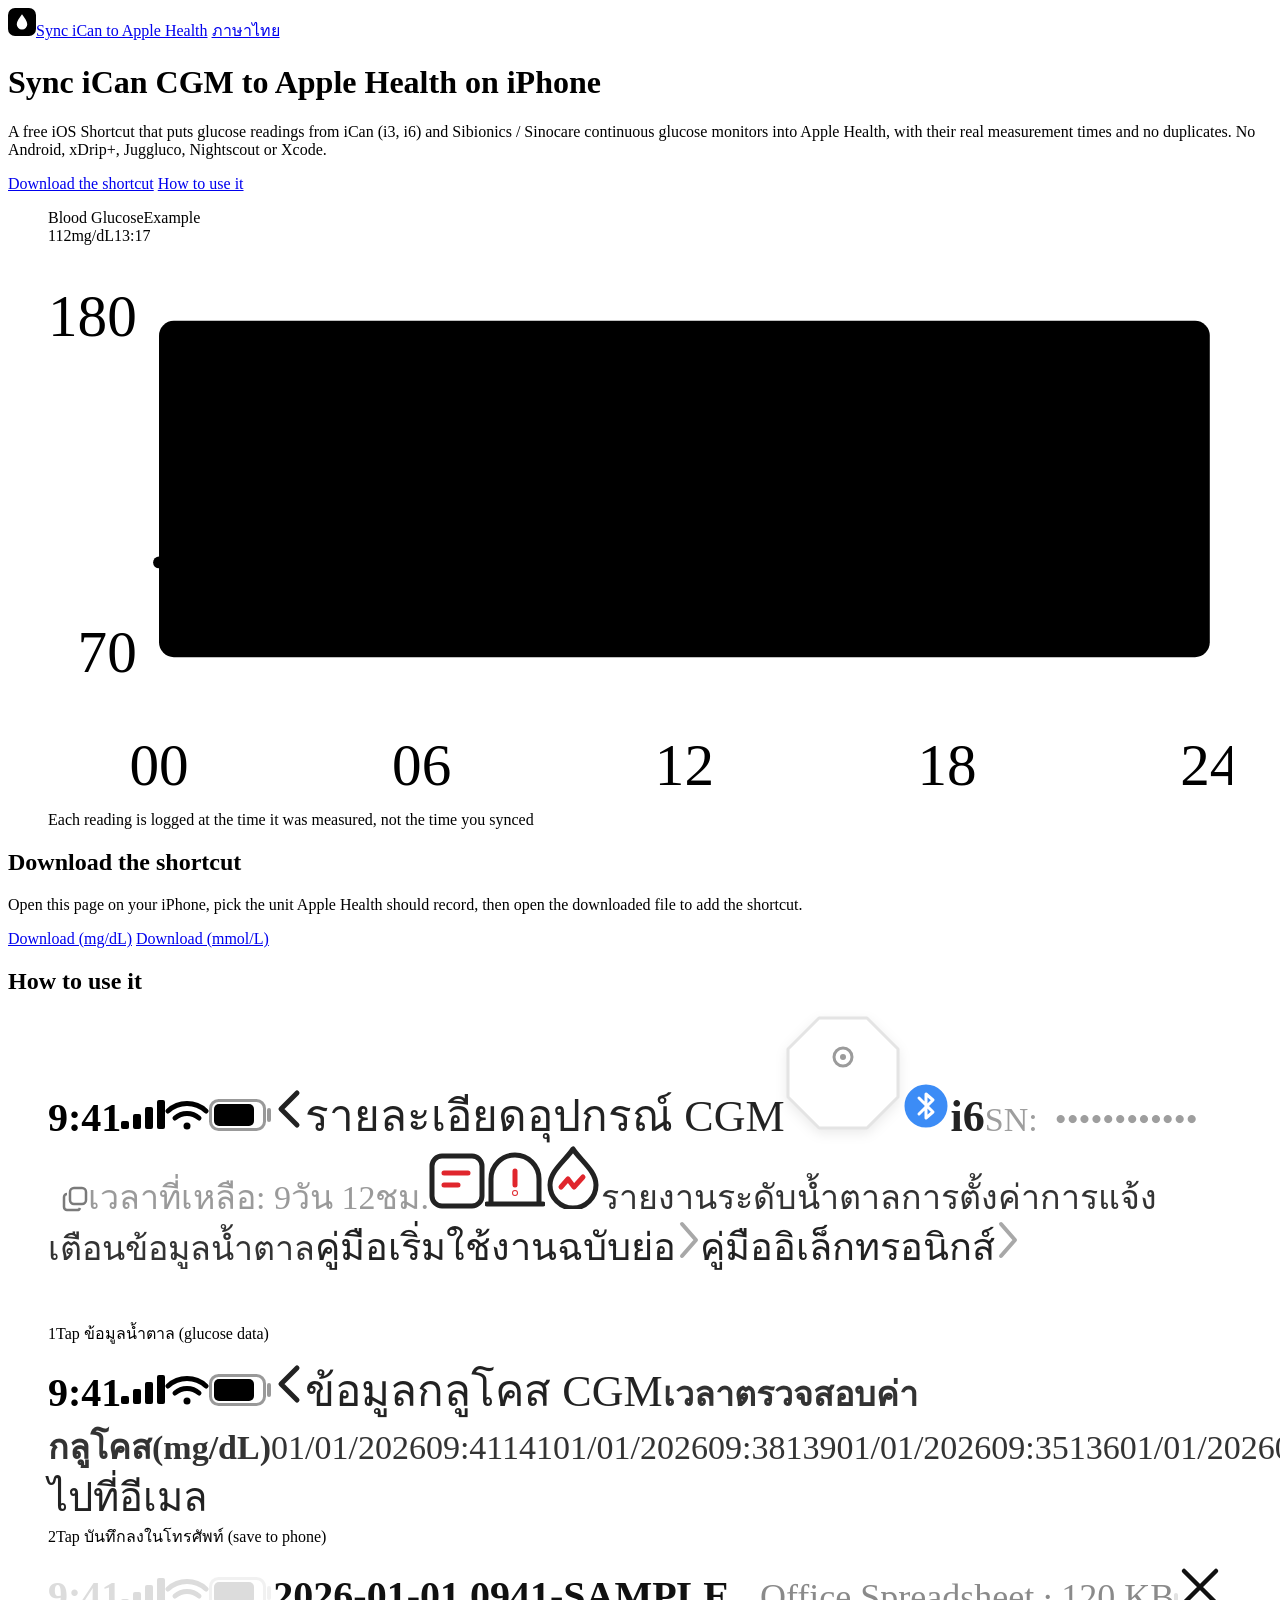
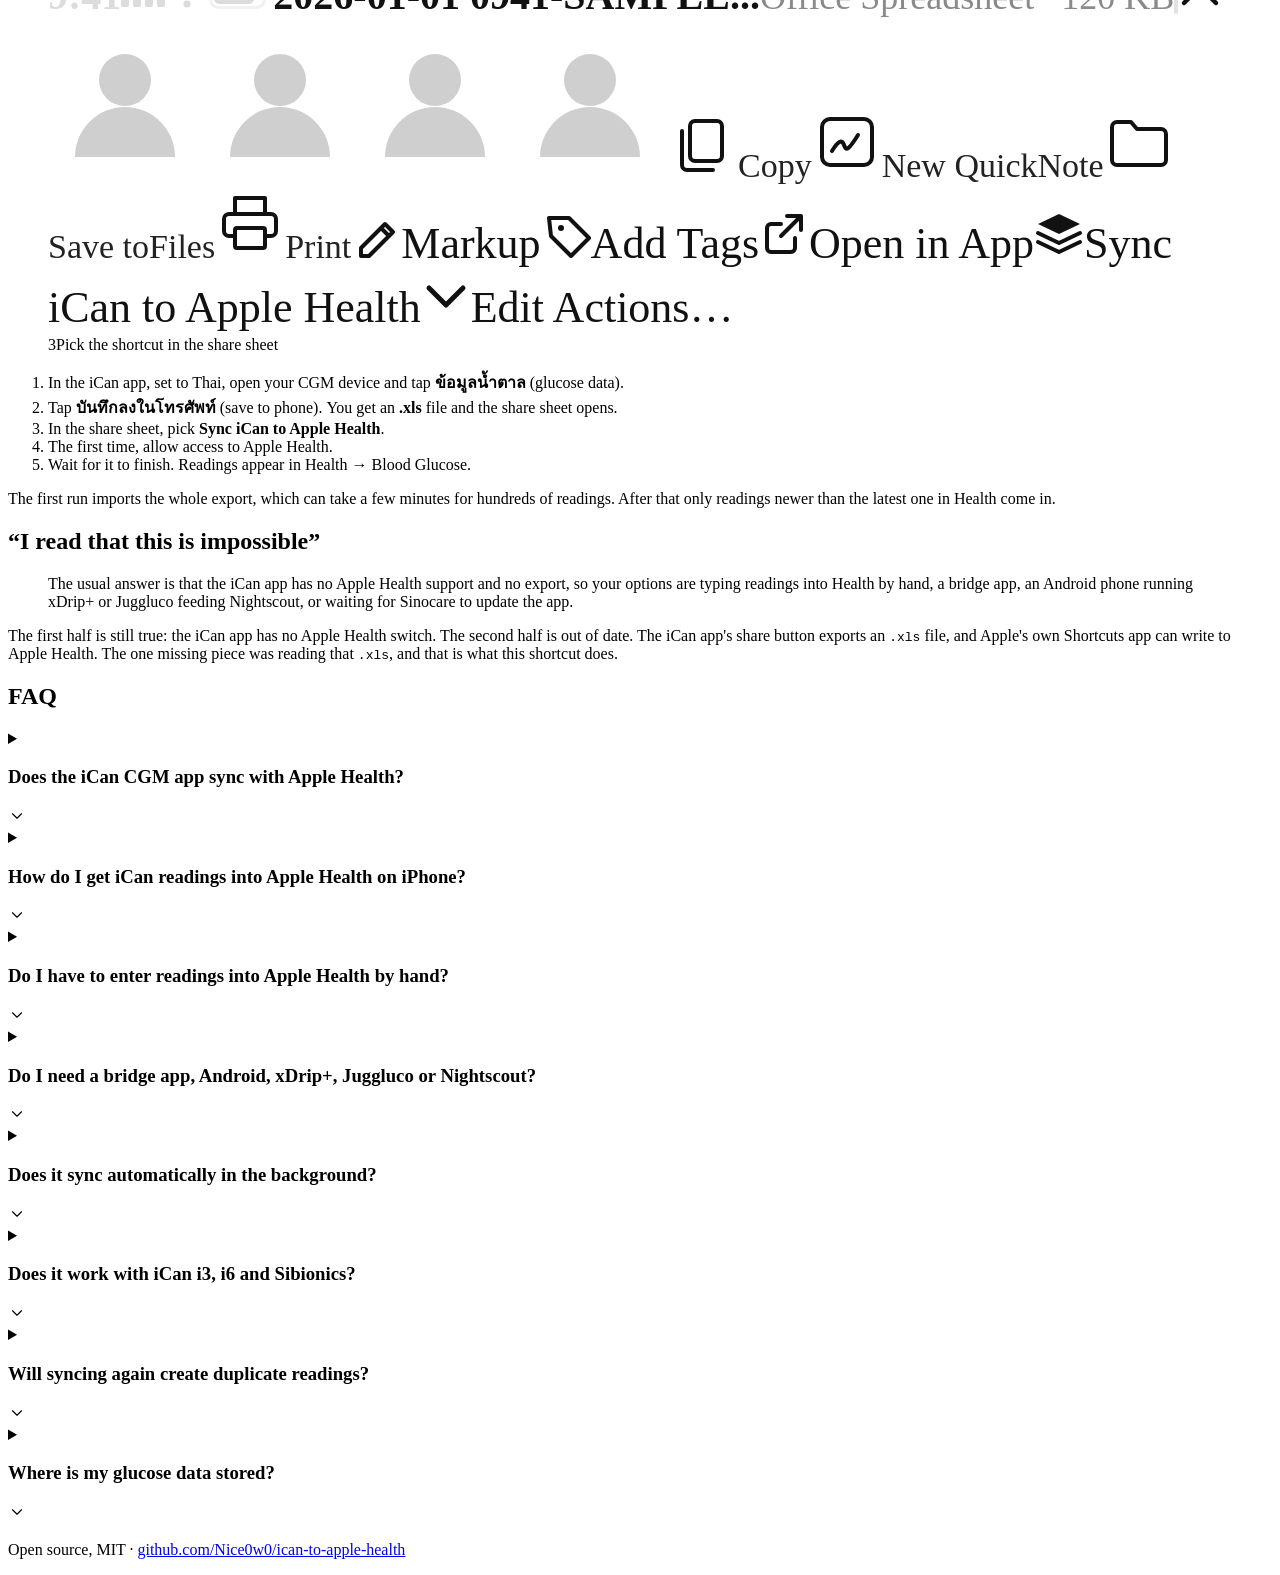
==== commit ae15f419: "Match iCan Health's colours, and give the English page an English share sheet - Theme follows the iC" ====
--- a/public/en/index.html
+++ b/public/en/index.html
@@ -10,7 +10,7 @@
 <link rel="alternate" hreflang="en" href="https://ican-health-sync.vercel.app/en/">
 <link rel="alternate" hreflang="x-default" href="https://ican-health-sync.vercel.app/en/">
 <meta name="robots" content="index, follow">
-<meta name="theme-color" content="#e5354f">
+<meta name="theme-color" content="#d11f25">
 
 <meta property="og:type" content="website">
 <meta property="og:site_name" content="Sync iCan to Apple Health">
@@ -27,7 +27,7 @@
 <meta name="twitter:description" content="A free iOS Shortcut that puts iCan / Sibionics CGM readings into Apple Health.">
 <meta name="twitter:image" content="https://ican-health-sync.vercel.app/og-en.png">
 
-<link rel="icon" href="data:image/svg+xml,%3Csvg xmlns='http://www.w3.org/2000/svg' viewBox='0 0 32 32'%3E%3Crect width='32' height='32' rx='8' fill='%23e5354f'/%3E%3Cpath d='M16 7c-3 4.5-6 8-6 11.5a6 6 0 0 0 12 0C22 15 19 11.5 16 7z' fill='%23fff'/%3E%3C/svg%3E">
+<link rel="icon" href="data:image/svg+xml,%3Csvg xmlns='http://www.w3.org/2000/svg' viewBox='0 0 32 32'%3E%3Crect width='32' height='32' rx='8' fill='%23d11f25'/%3E%3Cpath d='M16 7c-3 4.5-6 8-6 11.5a6 6 0 0 0 12 0C22 15 19 11.5 16 7z' fill='%23fff'/%3E%3C/svg%3E">
 
 <script type="application/ld+json">
 {
@@ -147,7 +147,7 @@
   </section>
   <section class="block" id="how">
     <h2>How to use it</h2>
-    <div class="phones" role="list" aria-label="Example screens for the three steps, not real data">
+    <div class="phones" role="list" aria-label="Example screens for the three steps, not real data. The iCan app is shown in Thai, the language its exports must come from">
       <figure class="shot" role="listitem">
         <div class="ss" aria-hidden="true"><div class="ss-in"><i style="left:0px;top:0px;width:923px;height:2000px;background:#fff;border-radius:0;"></i><b style="left:95px;top:42px;font-size:40px;line-height:52px;color:#000;font-weight:600;text-align:left;">9:41</b><svg style="left:662px;top:52px;" width="44" height="32" viewBox="0 0 44 32" fill="none" stroke-linecap="round" stroke-linejoin="round"><rect x="0" y="22" width="8" height="8" rx="2" fill="#000"/><rect x="12" y="15" width="8" height="15" rx="2" fill="#000"/><rect x="24" y="8" width="8" height="22" rx="2" fill="#000"/><rect x="36" y="1" width="8" height="29" rx="2" fill="#000"/></svg><svg style="left:721px;top:52px;" width="44" height="32" viewBox="0 0 44 32" fill="none" stroke-linecap="round" stroke-linejoin="round"><path d="M3 12a28 28 0 0 1 38 0" stroke="#000" stroke-width="5"/><path d="M10 19a18 18 0 0 1 24 0" stroke="#000" stroke-width="5"/><circle cx="22" cy="27" r="3.5" fill="#000"/></svg><svg style="left:782px;top:52px;" width="64" height="32" viewBox="0 0 64 32" fill="none" stroke-linecap="round" stroke-linejoin="round"><rect x="1.5" y="1.5" width="54" height="29" rx="8" stroke="#000" stroke-opacity=".4" stroke-width="3"/><rect x="5" y="5" width="40" height="22" rx="5" fill="#000"/><path d="M60 11v10" stroke="#000" stroke-opacity=".4" stroke-width="4"/></svg><svg style="left:36px;top:156px;" width="32" height="44" viewBox="0 0 32 44" fill="none" stroke-linecap="round" stroke-linejoin="round"><path d="M24 6 8 22l16 16" stroke="#222" stroke-width="5"/></svg><b style="left:111px;top:150px;width:700px;font-size:44px;line-height:57px;color:#222;font-weight:500;text-align:center;">รายละเอียดอุปกรณ์ CGM</b><i style="left:0px;top:230px;width:923px;height:1770px;background:#f6f6f6;border-radius:0;"></i><i style="left:35px;top:265px;width:853px;height:229px;background:#fff;border-radius:24px;"></i><svg style="left:79px;top:322px;filter:drop-shadow(0 4px 6px rgba(0,0,0,.08))" width="116" height="116" viewBox="0 0 116 116" fill="none" stroke-linecap="round" stroke-linejoin="round"><path d="M34 3h48l31 31v48l-31 31H34L3 82V34z" fill="#fff" stroke="#e4e4e4" stroke-width="3"/><circle cx="58" cy="42" r="9" stroke="#9b9b9b" stroke-width="3"/><circle cx="58" cy="42" r="3" fill="#9b9b9b"/></svg><svg style="left:158px;top:401px;" width="50" height="50" viewBox="0 0 50 50" fill="none" stroke-linecap="round" stroke-linejoin="round"><circle cx="25" cy="25" r="23" fill="#3c8cf6" stroke="#fff" stroke-width="3"/><path d="M18 17l14 14-7 6V13l7 6-14 14" stroke="#fff" stroke-width="3"/></svg><b style="left:227px;top:296px;font-size:44px;line-height:57px;color:#222;font-weight:700;text-align:left;">i6</b><b style="left:227px;top:358px;font-size:34px;line-height:44px;color:#9e9e9e;font-weight:400;text-align:left;">SN:&nbsp; ••••••••••••<svg width="26" height="26" viewBox="0 0 26 26" fill="none" style="position:static;vertical-align:-3px;margin-left:14px"><rect x="8" y="2" width="16" height="16" rx="4" stroke="#7a7a7a" stroke-width="2.5"/><path d="M18 22a3 3 0 0 1-3 2H5a3 3 0 0 1-3-3V11a3 3 0 0 1 3-3" stroke="#7a7a7a" stroke-width="2.5"/></svg></b><b style="left:227px;top:411px;font-size:34px;line-height:44px;color:#9a9a9a;font-weight:400;text-align:left;">เวลาที่เหลือ: 9วัน 12ชม.</b><i style="left:40px;top:531px;width:843px;height:245px;background:#fff;border-radius:24px;"></i><svg style="left:152px;top:570px;" width="56" height="56" viewBox="0 0 56 56" fill="none" stroke-linecap="round" stroke-linejoin="round"><rect x="3" y="3" width="50" height="50" rx="10" stroke="#222" stroke-width="5"/><path d="M15 20h24M15 32h14" stroke="#e0262d" stroke-width="5"/></svg><svg style="left:432px;top:568px;" width="60" height="60" viewBox="0 0 60 60" fill="none" stroke-linecap="round" stroke-linejoin="round"><path d="M6 54V30a24 24 0 0 1 48 0v24M2 55h56" stroke="#222" stroke-width="5"/><path d="M30 22v14" stroke="#e0262d" stroke-width="5"/><circle cx="30" cy="44" r="0.5" stroke="#e0262d" stroke-width="5"/></svg><svg style="left:714px;top:593px;" width="56" height="64" viewBox="0 0 56 64" fill="none" stroke-linecap="round" stroke-linejoin="round"><path d="M28 4C20 16 5 26 5 40a23 23 0 0 0 46 0C51 26 36 16 28 4z" stroke="#222" stroke-width="5"/><path d="M16 42l7-8 6 8 9-10" stroke="#e0262d" stroke-width="5"/></svg><b style="left:50px;top:643px;width:260px;font-size:34px;line-height:44px;color:#333;font-weight:400;text-align:center;">รายงาน</b><b style="left:50px;top:691px;width:260px;font-size:34px;line-height:44px;color:#333;font-weight:400;text-align:center;">ระดับน้ำตาล</b><b style="left:332px;top:643px;width:260px;font-size:34px;line-height:44px;color:#333;font-weight:400;text-align:center;">การตั้งค่าการ</b><b style="left:332px;top:691px;width:260px;font-size:34px;line-height:44px;color:#333;font-weight:400;text-align:center;">แจ้งเตือน</b><b style="left:612px;top:668px;width:260px;font-size:34px;line-height:44px;color:#333;font-weight:400;text-align:center;">ข้อมูลน้ำตาล</b><i style="left:40px;top:812px;width:843px;height:316px;background:#fff;border-radius:24px;"></i><b style="left:75px;top:866px;font-size:38px;line-height:49px;color:#222;font-weight:400;text-align:left;">คู่มือเริ่มใช้งานฉบับย่อ</b><svg style="left:820px;top:870px;" width="24" height="40" viewBox="0 0 24 40" fill="none" stroke-linecap="round" stroke-linejoin="round"><path d="M6 4l14 16L6 36" stroke="#a8a8a8" stroke-width="4"/></svg><i style="left:75px;top:968px;width:773px;height:2px;background:#ececec;border-radius:0;"></i><b style="left:75px;top:1026px;font-size:38px;line-height:49px;color:#222;font-weight:400;text-align:left;">คู่มืออิเล็กทรอนิกส์</b><svg style="left:820px;top:1030px;" width="24" height="40" viewBox="0 0 24 40" fill="none" stroke-linecap="round" stroke-linejoin="round"><path d="M6 4l14 16L6 36" stroke="#a8a8a8" stroke-width="4"/></svg><i style="left:80px;top:1798px;width:763px;height:120px;background:#d11f25;border-radius:60px;"></i><b style="left:161px;top:1836px;width:600px;font-size:38px;line-height:49px;color:#fff;font-weight:500;text-align:center;">ยุติการตรวจติดตาม</b><i class="tap" style="left:662px;top:572px"></i></div></div>
         <figcaption><span class="n">1</span>Tap ข้อมูลน้ำตาล (glucose data)</figcaption>
@@ -157,12 +157,12 @@
         <figcaption><span class="n">2</span>Tap บันทึกลงในโทรศัพท์ (save to phone)</figcaption>
       </figure>
       <figure class="shot" role="listitem">
-        <div class="ss" aria-hidden="true"><div class="ss-in"><i style="left:0px;top:0px;width:923px;height:2000px;background:#fcfbfc;border-radius:0;"></i><b style="left:95px;top:42px;font-size:40px;line-height:52px;color:#dcdcdc;font-weight:600;text-align:left;">9:41</b><svg style="left:662px;top:52px;" width="44" height="32" viewBox="0 0 44 32" fill="none" stroke-linecap="round" stroke-linejoin="round"><rect x="0" y="22" width="8" height="8" rx="2" fill="#dcdcdc"/><rect x="12" y="15" width="8" height="15" rx="2" fill="#dcdcdc"/><rect x="24" y="8" width="8" height="22" rx="2" fill="#dcdcdc"/><rect x="36" y="1" width="8" height="29" rx="2" fill="#dcdcdc"/></svg><svg style="left:721px;top:52px;" width="44" height="32" viewBox="0 0 44 32" fill="none" stroke-linecap="round" stroke-linejoin="round"><path d="M3 12a28 28 0 0 1 38 0" stroke="#dcdcdc" stroke-width="5"/><path d="M10 19a18 18 0 0 1 24 0" stroke="#dcdcdc" stroke-width="5"/><circle cx="22" cy="27" r="3.5" fill="#dcdcdc"/></svg><svg style="left:782px;top:52px;" width="64" height="32" viewBox="0 0 64 32" fill="none" stroke-linecap="round" stroke-linejoin="round"><rect x="1.5" y="1.5" width="54" height="29" rx="8" stroke="#dcdcdc" stroke-opacity=".4" stroke-width="3"/><rect x="5" y="5" width="40" height="22" rx="5" fill="#dcdcdc"/><path d="M60 11v10" stroke="#dcdcdc" stroke-opacity=".4" stroke-width="4"/></svg><i style="left:0px;top:138px;width:923px;height:1900px;background:#f6f6f6;border-radius:64px 64px 0 0;"></i><i style="left:70px;top:208px;width:108px;height:148px;background:#fff;border-radius:16px;box-shadow:0 2px 8px rgba(0,0,0,.12);background-image:repeating-linear-gradient(#fff 0 9px,#e6e6e6 9px 10px),linear-gradient(90deg,transparent 40px,#e6e6e6 40px 41px,transparent 41px 74px,#e6e6e6 74px 75px,transparent 75px);background-blend-mode:multiply"></i><b style="left:215px;top:229px;font-size:40px;line-height:52px;color:#111;font-weight:600;text-align:left;">2026-01-01 0941-SAMPLE...</b><b style="left:215px;top:290px;font-size:36px;line-height:47px;color:#8a8a8a;font-weight:400;text-align:left;">สเปรดชีต Office · 120 KB</b><i style="left:782px;top:176px;width:104px;height:104px;background:#fff;border-radius:52px;border:2px solid #e2e2e2;box-sizing:border-box"></i><svg style="left:812px;top:206px;" width="44" height="44" viewBox="0 0 44 44" fill="none" stroke-linecap="round" stroke-linejoin="round"><path d="M6 6l32 32M38 6 6 38" stroke="#111" stroke-width="4.5"/></svg><i style="left:70px;top:394px;width:783px;height:2px;background:#e0e0e0;border-radius:0;"></i><i style="left:69px;top:433px;width:155px;height:155px;background:#e3e3e3;border-radius:50%;overflow:hidden"></i><svg style="left:69px;top:433px;" width="155" height="155" viewBox="0 0 155 155" fill="none" stroke-linecap="round" stroke-linejoin="round"><circle cx="77" cy="58" r="26" fill="#cfcfcf"/><path d="M27 135a50 50 0 0 1 100 0" fill="#cfcfcf"/></svg><i style="left:91px;top:612px;width:110px;height:20px;background:#e3e3e3;border-radius:10px;"></i><i style="left:279px;top:433px;width:155px;height:155px;background:#e3e3e3;border-radius:50%;overflow:hidden"></i><svg style="left:279px;top:433px;" width="155" height="155" viewBox="0 0 155 155" fill="none" stroke-linecap="round" stroke-linejoin="round"><circle cx="77" cy="58" r="26" fill="#cfcfcf"/><path d="M27 135a50 50 0 0 1 100 0" fill="#cfcfcf"/></svg><i style="left:301px;top:612px;width:110px;height:20px;background:#e3e3e3;border-radius:10px;"></i><i style="left:488px;top:433px;width:155px;height:155px;background:#e3e3e3;border-radius:50%;overflow:hidden"></i><svg style="left:488px;top:433px;" width="155" height="155" viewBox="0 0 155 155" fill="none" stroke-linecap="round" stroke-linejoin="round"><circle cx="77" cy="58" r="26" fill="#cfcfcf"/><path d="M27 135a50 50 0 0 1 100 0" fill="#cfcfcf"/></svg><i style="left:510px;top:612px;width:110px;height:20px;background:#e3e3e3;border-radius:10px;"></i><i style="left:698px;top:433px;width:155px;height:155px;background:#e3e3e3;border-radius:50%;overflow:hidden"></i><svg style="left:698px;top:433px;" width="155" height="155" viewBox="0 0 155 155" fill="none" stroke-linecap="round" stroke-linejoin="round"><circle cx="77" cy="58" r="26" fill="#cfcfcf"/><path d="M27 135a50 50 0 0 1 100 0" fill="#cfcfcf"/></svg><i style="left:720px;top:612px;width:110px;height:20px;background:#e3e3e3;border-radius:10px;"></i><i style="left:70px;top:726px;width:783px;height:2px;background:#e0e0e0;border-radius:0;"></i><i style="left:70px;top:767px;width:155px;height:155px;background:#e3e3e3;border-radius:36px;"></i><i style="left:92px;top:950px;width:110px;height:20px;background:#e3e3e3;border-radius:10px;"></i><i style="left:280px;top:767px;width:155px;height:155px;background:#e3e3e3;border-radius:36px;"></i><i style="left:302px;top:950px;width:110px;height:20px;background:#e3e3e3;border-radius:10px;"></i><i style="left:488px;top:767px;width:155px;height:155px;background:#e3e3e3;border-radius:36px;"></i><i style="left:510px;top:950px;width:110px;height:20px;background:#e3e3e3;border-radius:10px;"></i><i style="left:698px;top:767px;width:155px;height:155px;background:#e3e3e3;border-radius:36px;"></i><i style="left:720px;top:950px;width:110px;height:20px;background:#e3e3e3;border-radius:10px;"></i><i style="left:70px;top:1020px;width:783px;height:2px;background:#e0e0e0;border-radius:0;"></i><i style="left:69px;top:1060px;width:155px;height:155px;background:#e8e8e8;border-radius:50%;"></i><svg style="left:111px;top:1102px;" width="70" height="70" viewBox="0 0 70 70" fill="none" stroke-linecap="round" stroke-linejoin="round"><rect x="22" y="14" width="32" height="40" rx="5" stroke="#111" stroke-width="4"/><path d="M14 24v34a5 5 0 0 0 5 5h26" stroke="#111" stroke-width="4"/></svg><b style="left:36px;top:1227px;width:220px;font-size:34px;line-height:44px;color:#222;font-weight:400;text-align:center;">คัดลอก</b><i style="left:279px;top:1060px;width:155px;height:155px;background:#e8e8e8;border-radius:50%;"></i><svg style="left:321px;top:1102px;" width="70" height="70" viewBox="0 0 70 70" fill="none" stroke-linecap="round" stroke-linejoin="round"><rect x="10" y="12" width="50" height="46" rx="8" stroke="#111" stroke-width="4"/><path d="M20 44c6-10 10-12 12-6s4 6 14-10" stroke="#111" stroke-width="4"/></svg><b style="left:246px;top:1227px;width:220px;font-size:34px;line-height:44px;color:#222;font-weight:400;text-align:center;">โน้ตด่วนใหม่</b><i style="left:488px;top:1060px;width:155px;height:155px;background:#e8e8e8;border-radius:50%;"></i><svg style="left:530px;top:1102px;" width="70" height="70" viewBox="0 0 70 70" fill="none" stroke-linecap="round" stroke-linejoin="round"><path d="M8 20a5 5 0 0 1 5-5h14l6 7h24a5 5 0 0 1 5 5v26a5 5 0 0 1-5 5H13a5 5 0 0 1-5-5z" stroke="#111" stroke-width="4"/></svg><b style="left:455px;top:1227px;width:220px;font-size:34px;line-height:44px;color:#222;font-weight:400;text-align:center;">บันทึกไปยัง</b><b style="left:455px;top:1271px;width:220px;font-size:34px;line-height:44px;color:#222;font-weight:400;text-align:center;">แอปไฟล์</b><i style="left:698px;top:1060px;width:155px;height:155px;background:#e8e8e8;border-radius:50%;"></i><svg style="left:740px;top:1102px;" width="70" height="70" viewBox="0 0 70 70" fill="none" stroke-linecap="round" stroke-linejoin="round"><path d="M20 26V10h30v16M20 48h-6a5 5 0 0 1-5-5V31a5 5 0 0 1 5-5h42a5 5 0 0 1 5 5v12a5 5 0 0 1-5 5h-6" stroke="#111" stroke-width="4"/><rect x="20" y="40" width="30" height="20" rx="2" stroke="#111" stroke-width="4"/></svg><b style="left:665px;top:1227px;width:220px;font-size:34px;line-height:44px;color:#222;font-weight:400;text-align:center;">พิมพ์</b><i style="left:38px;top:1375px;width:847px;height:700px;background:#ebebeb;border-radius:50px;"></i><svg style="left:87px;top:1417px;" width="50" height="50" viewBox="0 0 50 50" fill="none" stroke-linecap="round" stroke-linejoin="round"><path d="M10 40 34 16l8 8-24 24H10z M30 20l8 8" stroke="#111" stroke-width="4"/></svg><b style="left:170px;top:1414px;font-size:44px;line-height:57px;color:#111;font-weight:400;text-align:left;">มาร์กอัป</b><i style="left:170px;top:1506px;width:678px;height:2px;background:#d6d6d6;border-radius:0;"></i><svg style="left:87px;top:1549px;" width="50" height="50" viewBox="0 0 50 50" fill="none" stroke-linecap="round" stroke-linejoin="round"><path d="M8 10h20l20 20-18 18L10 28z" stroke="#111" stroke-width="4"/><circle cx="20" cy="20" r="3" fill="#111"/></svg><b style="left:170px;top:1546px;font-size:44px;line-height:57px;color:#111;font-weight:400;text-align:left;">เพิ่มแท็ก</b><i style="left:170px;top:1638px;width:678px;height:2px;background:#d6d6d6;border-radius:0;"></i><svg style="left:87px;top:1681px;" width="50" height="50" viewBox="0 0 50 50" fill="none" stroke-linecap="round" stroke-linejoin="round"><path d="M28 8h14v14M42 8 22 28M36 30v10a4 4 0 0 1-4 4H12a4 4 0 0 1-4-4V20a4 4 0 0 1 4-4h10" stroke="#111" stroke-width="4"/></svg><b style="left:170px;top:1678px;font-size:44px;line-height:57px;color:#111;font-weight:400;text-align:left;">เปิดในแอป</b><i style="left:170px;top:1770px;width:678px;height:2px;background:#d6d6d6;border-radius:0;"></i><svg style="left:87px;top:1813px;" width="50" height="50" viewBox="0 0 50 50" fill="none" stroke-linecap="round" stroke-linejoin="round"><path d="M25 6 4 16l21 10 21-10z" fill="#111"/><path d="M4 25l21 10 21-10M4 34l21 10 21-10" stroke="#111" stroke-width="4"/></svg><b style="left:170px;top:1810px;font-size:44px;line-height:57px;color:#111;font-weight:400;text-align:left;">Sync iCan to Apple Health</b><i style="left:170px;top:1902px;width:678px;height:2px;background:#d6d6d6;border-radius:0;"></i><svg style="left:87px;top:1945px;" width="50" height="50" viewBox="0 0 50 50" fill="none" stroke-linecap="round" stroke-linejoin="round"><path d="M8 16l17 17 17-17" stroke="#111" stroke-width="5"/></svg><b style="left:170px;top:1942px;font-size:44px;line-height:57px;color:#111;font-weight:400;text-align:left;">แก้ไขการทำงาน...</b><i class="tap" style="left:320px;top:1758px"></i></div></div>
+        <div class="ss" aria-hidden="true"><div class="ss-in"><i style="left:0px;top:0px;width:923px;height:2000px;background:#fcfbfc;border-radius:0;"></i><b style="left:95px;top:42px;font-size:40px;line-height:52px;color:#dcdcdc;font-weight:600;text-align:left;">9:41</b><svg style="left:662px;top:52px;" width="44" height="32" viewBox="0 0 44 32" fill="none" stroke-linecap="round" stroke-linejoin="round"><rect x="0" y="22" width="8" height="8" rx="2" fill="#dcdcdc"/><rect x="12" y="15" width="8" height="15" rx="2" fill="#dcdcdc"/><rect x="24" y="8" width="8" height="22" rx="2" fill="#dcdcdc"/><rect x="36" y="1" width="8" height="29" rx="2" fill="#dcdcdc"/></svg><svg style="left:721px;top:52px;" width="44" height="32" viewBox="0 0 44 32" fill="none" stroke-linecap="round" stroke-linejoin="round"><path d="M3 12a28 28 0 0 1 38 0" stroke="#dcdcdc" stroke-width="5"/><path d="M10 19a18 18 0 0 1 24 0" stroke="#dcdcdc" stroke-width="5"/><circle cx="22" cy="27" r="3.5" fill="#dcdcdc"/></svg><svg style="left:782px;top:52px;" width="64" height="32" viewBox="0 0 64 32" fill="none" stroke-linecap="round" stroke-linejoin="round"><rect x="1.5" y="1.5" width="54" height="29" rx="8" stroke="#dcdcdc" stroke-opacity=".4" stroke-width="3"/><rect x="5" y="5" width="40" height="22" rx="5" fill="#dcdcdc"/><path d="M60 11v10" stroke="#dcdcdc" stroke-opacity=".4" stroke-width="4"/></svg><i style="left:0px;top:138px;width:923px;height:1900px;background:#f6f6f6;border-radius:64px 64px 0 0;"></i><i style="left:70px;top:208px;width:108px;height:148px;background:#fff;border-radius:16px;box-shadow:0 2px 8px rgba(0,0,0,.12);background-image:repeating-linear-gradient(#fff 0 9px,#e6e6e6 9px 10px),linear-gradient(90deg,transparent 40px,#e6e6e6 40px 41px,transparent 41px 74px,#e6e6e6 74px 75px,transparent 75px);background-blend-mode:multiply"></i><b style="left:215px;top:229px;font-size:40px;line-height:52px;color:#111;font-weight:600;text-align:left;">2026-01-01 0941-SAMPLE...</b><b style="left:215px;top:290px;font-size:36px;line-height:47px;color:#8a8a8a;font-weight:400;text-align:left;">Office Spreadsheet · 120 KB</b><i style="left:782px;top:176px;width:104px;height:104px;background:#fff;border-radius:52px;border:2px solid #e2e2e2;box-sizing:border-box"></i><svg style="left:812px;top:206px;" width="44" height="44" viewBox="0 0 44 44" fill="none" stroke-linecap="round" stroke-linejoin="round"><path d="M6 6l32 32M38 6 6 38" stroke="#111" stroke-width="4.5"/></svg><i style="left:70px;top:394px;width:783px;height:2px;background:#e0e0e0;border-radius:0;"></i><i style="left:69px;top:433px;width:155px;height:155px;background:#e3e3e3;border-radius:50%;overflow:hidden"></i><svg style="left:69px;top:433px;" width="155" height="155" viewBox="0 0 155 155" fill="none" stroke-linecap="round" stroke-linejoin="round"><circle cx="77" cy="58" r="26" fill="#cfcfcf"/><path d="M27 135a50 50 0 0 1 100 0" fill="#cfcfcf"/></svg><i style="left:91px;top:612px;width:110px;height:20px;background:#e3e3e3;border-radius:10px;"></i><i style="left:279px;top:433px;width:155px;height:155px;background:#e3e3e3;border-radius:50%;overflow:hidden"></i><svg style="left:279px;top:433px;" width="155" height="155" viewBox="0 0 155 155" fill="none" stroke-linecap="round" stroke-linejoin="round"><circle cx="77" cy="58" r="26" fill="#cfcfcf"/><path d="M27 135a50 50 0 0 1 100 0" fill="#cfcfcf"/></svg><i style="left:301px;top:612px;width:110px;height:20px;background:#e3e3e3;border-radius:10px;"></i><i style="left:488px;top:433px;width:155px;height:155px;background:#e3e3e3;border-radius:50%;overflow:hidden"></i><svg style="left:488px;top:433px;" width="155" height="155" viewBox="0 0 155 155" fill="none" stroke-linecap="round" stroke-linejoin="round"><circle cx="77" cy="58" r="26" fill="#cfcfcf"/><path d="M27 135a50 50 0 0 1 100 0" fill="#cfcfcf"/></svg><i style="left:510px;top:612px;width:110px;height:20px;background:#e3e3e3;border-radius:10px;"></i><i style="left:698px;top:433px;width:155px;height:155px;background:#e3e3e3;border-radius:50%;overflow:hidden"></i><svg style="left:698px;top:433px;" width="155" height="155" viewBox="0 0 155 155" fill="none" stroke-linecap="round" stroke-linejoin="round"><circle cx="77" cy="58" r="26" fill="#cfcfcf"/><path d="M27 135a50 50 0 0 1 100 0" fill="#cfcfcf"/></svg><i style="left:720px;top:612px;width:110px;height:20px;background:#e3e3e3;border-radius:10px;"></i><i style="left:70px;top:726px;width:783px;height:2px;background:#e0e0e0;border-radius:0;"></i><i style="left:70px;top:767px;width:155px;height:155px;background:#e3e3e3;border-radius:36px;"></i><i style="left:92px;top:950px;width:110px;height:20px;background:#e3e3e3;border-radius:10px;"></i><i style="left:280px;top:767px;width:155px;height:155px;background:#e3e3e3;border-radius:36px;"></i><i style="left:302px;top:950px;width:110px;height:20px;background:#e3e3e3;border-radius:10px;"></i><i style="left:488px;top:767px;width:155px;height:155px;background:#e3e3e3;border-radius:36px;"></i><i style="left:510px;top:950px;width:110px;height:20px;background:#e3e3e3;border-radius:10px;"></i><i style="left:698px;top:767px;width:155px;height:155px;background:#e3e3e3;border-radius:36px;"></i><i style="left:720px;top:950px;width:110px;height:20px;background:#e3e3e3;border-radius:10px;"></i><i style="left:70px;top:1020px;width:783px;height:2px;background:#e0e0e0;border-radius:0;"></i><i style="left:69px;top:1060px;width:155px;height:155px;background:#e8e8e8;border-radius:50%;"></i><svg style="left:111px;top:1102px;" width="70" height="70" viewBox="0 0 70 70" fill="none" stroke-linecap="round" stroke-linejoin="round"><rect x="22" y="14" width="32" height="40" rx="5" stroke="#111" stroke-width="4"/><path d="M14 24v34a5 5 0 0 0 5 5h26" stroke="#111" stroke-width="4"/></svg><b style="left:36px;top:1227px;width:220px;font-size:34px;line-height:44px;color:#222;font-weight:400;text-align:center;">Copy</b><i style="left:279px;top:1060px;width:155px;height:155px;background:#e8e8e8;border-radius:50%;"></i><svg style="left:321px;top:1102px;" width="70" height="70" viewBox="0 0 70 70" fill="none" stroke-linecap="round" stroke-linejoin="round"><rect x="10" y="12" width="50" height="46" rx="8" stroke="#111" stroke-width="4"/><path d="M20 44c6-10 10-12 12-6s4 6 14-10" stroke="#111" stroke-width="4"/></svg><b style="left:246px;top:1227px;width:220px;font-size:34px;line-height:44px;color:#222;font-weight:400;text-align:center;">New Quick</b><b style="left:246px;top:1271px;width:220px;font-size:34px;line-height:44px;color:#222;font-weight:400;text-align:center;">Note</b><i style="left:488px;top:1060px;width:155px;height:155px;background:#e8e8e8;border-radius:50%;"></i><svg style="left:530px;top:1102px;" width="70" height="70" viewBox="0 0 70 70" fill="none" stroke-linecap="round" stroke-linejoin="round"><path d="M8 20a5 5 0 0 1 5-5h14l6 7h24a5 5 0 0 1 5 5v26a5 5 0 0 1-5 5H13a5 5 0 0 1-5-5z" stroke="#111" stroke-width="4"/></svg><b style="left:455px;top:1227px;width:220px;font-size:34px;line-height:44px;color:#222;font-weight:400;text-align:center;">Save to</b><b style="left:455px;top:1271px;width:220px;font-size:34px;line-height:44px;color:#222;font-weight:400;text-align:center;">Files</b><i style="left:698px;top:1060px;width:155px;height:155px;background:#e8e8e8;border-radius:50%;"></i><svg style="left:740px;top:1102px;" width="70" height="70" viewBox="0 0 70 70" fill="none" stroke-linecap="round" stroke-linejoin="round"><path d="M20 26V10h30v16M20 48h-6a5 5 0 0 1-5-5V31a5 5 0 0 1 5-5h42a5 5 0 0 1 5 5v12a5 5 0 0 1-5 5h-6" stroke="#111" stroke-width="4"/><rect x="20" y="40" width="30" height="20" rx="2" stroke="#111" stroke-width="4"/></svg><b style="left:665px;top:1227px;width:220px;font-size:34px;line-height:44px;color:#222;font-weight:400;text-align:center;">Print</b><i style="left:38px;top:1375px;width:847px;height:700px;background:#ebebeb;border-radius:50px;"></i><svg style="left:87px;top:1417px;" width="50" height="50" viewBox="0 0 50 50" fill="none" stroke-linecap="round" stroke-linejoin="round"><path d="M10 40 34 16l8 8-24 24H10z M30 20l8 8" stroke="#111" stroke-width="4"/></svg><b style="left:170px;top:1414px;font-size:44px;line-height:57px;color:#111;font-weight:400;text-align:left;">Markup</b><i style="left:170px;top:1506px;width:678px;height:2px;background:#d6d6d6;border-radius:0;"></i><svg style="left:87px;top:1549px;" width="50" height="50" viewBox="0 0 50 50" fill="none" stroke-linecap="round" stroke-linejoin="round"><path d="M8 10h20l20 20-18 18L10 28z" stroke="#111" stroke-width="4"/><circle cx="20" cy="20" r="3" fill="#111"/></svg><b style="left:170px;top:1546px;font-size:44px;line-height:57px;color:#111;font-weight:400;text-align:left;">Add Tags</b><i style="left:170px;top:1638px;width:678px;height:2px;background:#d6d6d6;border-radius:0;"></i><svg style="left:87px;top:1681px;" width="50" height="50" viewBox="0 0 50 50" fill="none" stroke-linecap="round" stroke-linejoin="round"><path d="M28 8h14v14M42 8 22 28M36 30v10a4 4 0 0 1-4 4H12a4 4 0 0 1-4-4V20a4 4 0 0 1 4-4h10" stroke="#111" stroke-width="4"/></svg><b style="left:170px;top:1678px;font-size:44px;line-height:57px;color:#111;font-weight:400;text-align:left;">Open in App</b><i style="left:170px;top:1770px;width:678px;height:2px;background:#d6d6d6;border-radius:0;"></i><svg style="left:87px;top:1813px;" width="50" height="50" viewBox="0 0 50 50" fill="none" stroke-linecap="round" stroke-linejoin="round"><path d="M25 6 4 16l21 10 21-10z" fill="#111"/><path d="M4 25l21 10 21-10M4 34l21 10 21-10" stroke="#111" stroke-width="4"/></svg><b style="left:170px;top:1810px;font-size:44px;line-height:57px;color:#111;font-weight:400;text-align:left;">Sync iCan to Apple Health</b><i style="left:170px;top:1902px;width:678px;height:2px;background:#d6d6d6;border-radius:0;"></i><svg style="left:87px;top:1945px;" width="50" height="50" viewBox="0 0 50 50" fill="none" stroke-linecap="round" stroke-linejoin="round"><path d="M8 16l17 17 17-17" stroke="#111" stroke-width="5"/></svg><b style="left:170px;top:1942px;font-size:44px;line-height:57px;color:#111;font-weight:400;text-align:left;">Edit Actions…</b><i class="tap" style="left:320px;top:1758px"></i></div></div>
         <figcaption><span class="n">3</span>Pick the shortcut in the share sheet</figcaption>
       </figure>
     </div>
     <ol class="steps">
-      <li><span>In the iCan app, open your CGM device and tap <strong>ข้อมูลน้ำตาล</strong> (glucose data).</span></li>
+      <li><span>In the iCan app, set to Thai, open your CGM device and tap <strong>ข้อมูลน้ำตาล</strong> (glucose data).</span></li>
       <li><span>Tap <strong>บันทึกลงในโทรศัพท์</strong> (save to phone). You get an <strong>.xls</strong> file and the share sheet opens.</span></li>
       <li><span>In the share sheet, pick <strong>Sync iCan to Apple Health</strong>.</span></li>
       <li><span>The first time, allow access to Apple Health.</span></li>
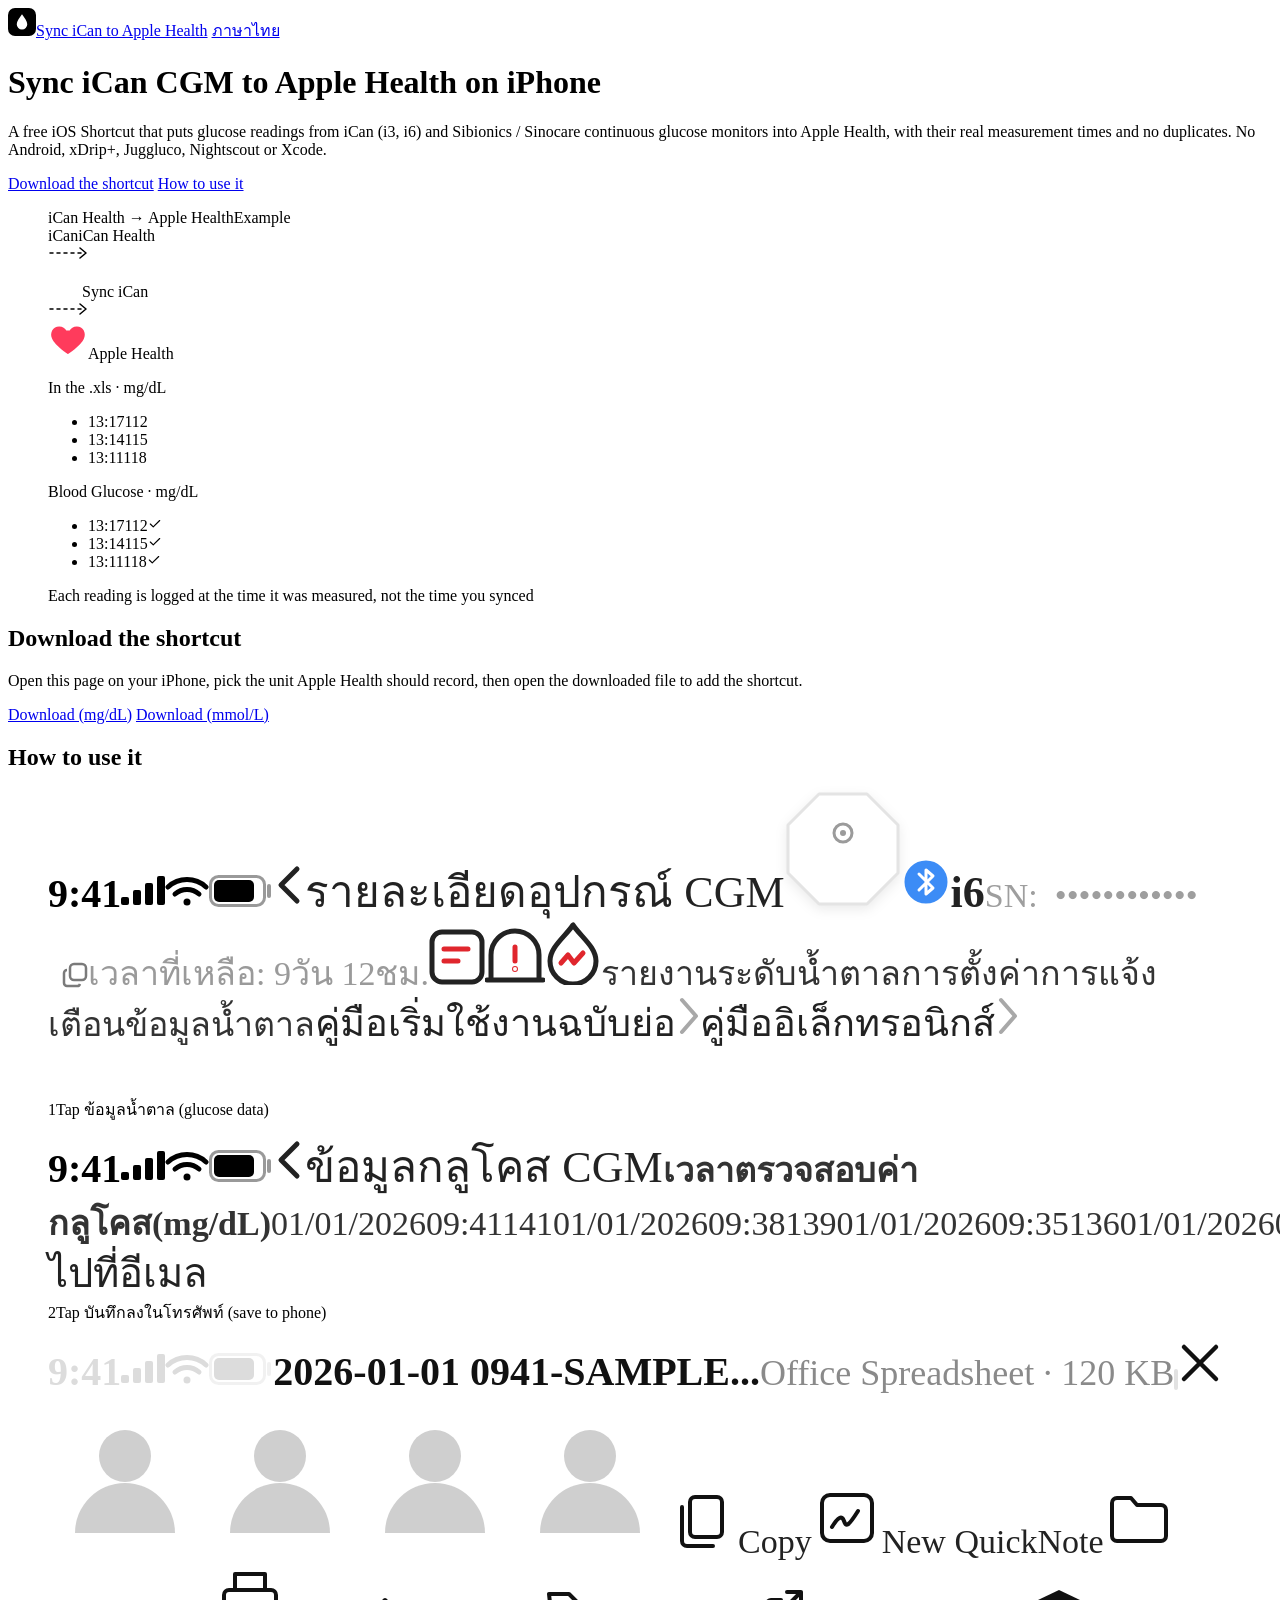
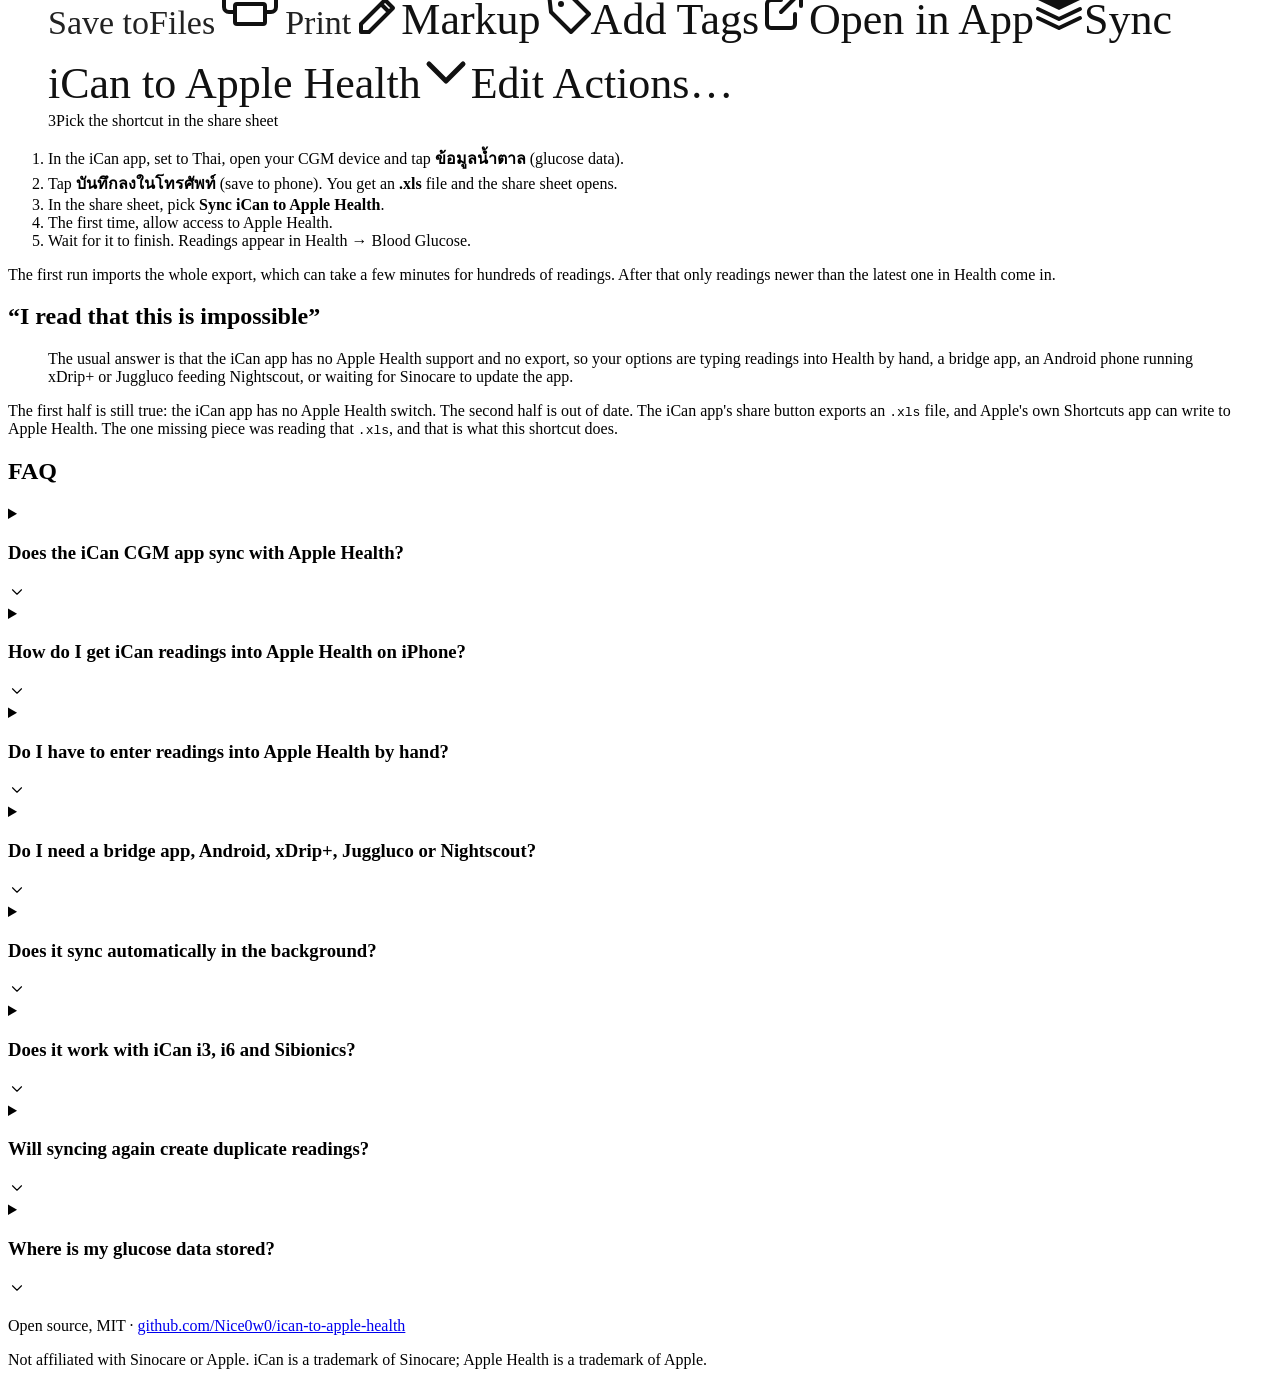
==== commit 7b710cd8: "Show what it does in the hero: iCan Health → Sync iCan → Apple Health The one-day chart becomes thre" ====
--- a/public/en/index.html
+++ b/public/en/index.html
@@ -117,20 +117,19 @@
         <a class="link" href="#how">How to use it</a>
       </div>
     </div>
-    <figure class="reading">
-      <div class="reading-head"><span>Blood Glucose</span><span class="tag">Example</span></div>
-      <div class="figure"><span class="value">112</span><span class="unit">mg/dL</span><span class="time">13:17</span></div>
-      <svg class="chart" viewBox="0 0 320 152" role="img" aria-label="Example of one day of glucose readings in Apple Health, latest 112 mg/dL at 13:17">
-          <rect class="band" x="30" y="20.5" width="284" height="90.9" rx="4"/>
-          <line class="grid" x1="30" x2="314" y1="20.5" y2="20.5"/>
-          <line class="grid" x1="30" x2="314" y1="111.5" y2="111.5"/>
-          <text class="label" x="24" y="24.5" text-anchor="end">180</text>
-          <text class="label" x="24" y="115.5" text-anchor="end">70</text>
-          <text class="label" x="30.0" y="146" text-anchor="middle">00</text><text class="label" x="101.0" y="146" text-anchor="middle">06</text><text class="label" x="172.0" y="146" text-anchor="middle">12</text><text class="label" x="243.0" y="146" text-anchor="middle">18</text><text class="label" x="314.0" y="146" text-anchor="middle">24</text>
-          <circle class="dot" cx="30.0" cy="85.8" r="1.6"/><circle class="dot" cx="31.2" cy="85.8" r="1.6"/><circle class="dot" cx="32.4" cy="85.0" r="1.6"/><circle class="dot" cx="33.5" cy="84.2" r="1.6"/><circle class="dot" cx="34.7" cy="84.2" r="1.6"/><circle class="dot" cx="35.9" cy="83.4" r="1.6"/><circle class="dot" cx="37.1" cy="83.4" r="1.6"/><circle class="dot" cx="38.3" cy="82.5" r="1.6"/><circle class="dot" cx="39.5" cy="82.5" r="1.6"/><circle class="dot" cx="40.6" cy="82.5" r="1.6"/><circle class="dot" cx="41.8" cy="82.5" r="1.6"/><circle class="dot" cx="43.0" cy="82.5" r="1.6"/><circle class="dot" cx="44.2" cy="82.5" r="1.6"/><circle class="dot" cx="45.4" cy="83.4" r="1.6"/><circle class="dot" cx="46.6" cy="83.4" r="1.6"/><circle class="dot" cx="47.8" cy="84.2" r="1.6"/><circle class="dot" cx="48.9" cy="85.0" r="1.6"/><circle class="dot" cx="50.1" cy="85.0" r="1.6"/><circle class="dot" cx="51.3" cy="85.8" r="1.6"/><circle class="dot" cx="52.5" cy="86.7" r="1.6"/><circle class="dot" cx="53.7" cy="87.5" r="1.6"/><circle class="dot" cx="54.8" cy="87.5" r="1.6"/><circle class="dot" cx="56.0" cy="88.3" r="1.6"/><circle class="dot" cx="57.2" cy="89.1" r="1.6"/><circle class="dot" cx="58.4" cy="89.1" r="1.6"/><circle class="dot" cx="59.6" cy="90.0" r="1.6"/><circle class="dot" cx="60.8" cy="90.0" r="1.6"/><circle class="dot" cx="62.0" cy="90.0" r="1.6"/><circle class="dot" cx="63.1" cy="90.8" r="1.6"/><circle class="dot" cx="64.3" cy="90.8" r="1.6"/><circle class="dot" cx="65.5" cy="90.8" r="1.6"/><circle class="dot" cx="66.7" cy="90.8" r="1.6"/><circle class="dot" cx="67.9" cy="90.0" r="1.6"/><circle class="dot" cx="69.0" cy="90.0" r="1.6"/><circle class="dot" cx="70.2" cy="90.0" r="1.6"/><circle class="dot" cx="71.4" cy="89.1" r="1.6"/><circle class="dot" cx="72.6" cy="89.1" r="1.6"/><circle class="dot" cx="73.8" cy="88.3" r="1.6"/><circle class="dot" cx="75.0" cy="88.3" r="1.6"/><circle class="dot" cx="76.2" cy="87.5" r="1.6"/><circle class="dot" cx="77.3" cy="87.5" r="1.6"/><circle class="dot" cx="78.5" cy="86.7" r="1.6"/><circle class="dot" cx="79.7" cy="86.7" r="1.6"/><circle class="dot" cx="80.9" cy="86.7" r="1.6"/><circle class="dot" cx="82.1" cy="86.7" r="1.6"/><circle class="dot" cx="83.2" cy="86.7" r="1.6"/><circle class="dot" cx="84.4" cy="86.7" r="1.6"/><circle class="dot" cx="85.6" cy="86.7" r="1.6"/><circle class="dot" cx="86.8" cy="86.7" r="1.6"/><circle class="dot" cx="88.0" cy="87.5" r="1.6"/><circle class="dot" cx="89.2" cy="87.5" r="1.6"/><circle class="dot" cx="90.3" cy="88.3" r="1.6"/><circle class="dot" cx="91.5" cy="88.3" r="1.6"/><circle class="dot" cx="92.7" cy="89.1" r="1.6"/><circle class="dot" cx="93.9" cy="90.0" r="1.6"/><circle class="dot" cx="95.1" cy="90.0" r="1.6"/><circle class="dot" cx="96.3" cy="90.8" r="1.6"/><circle class="dot" cx="97.5" cy="91.6" r="1.6"/><circle class="dot" cx="98.6" cy="92.5" r="1.6"/><circle class="dot" cx="99.8" cy="92.5" r="1.6"/><circle class="dot" cx="101.0" cy="93.3" r="1.6"/><circle class="dot" cx="102.2" cy="93.3" r="1.6"/><circle class="dot" cx="103.4" cy="94.1" r="1.6"/><circle class="dot" cx="104.5" cy="94.1" r="1.6"/><circle class="dot" cx="105.7" cy="94.1" r="1.6"/><circle class="dot" cx="106.9" cy="94.1" r="1.6"/><circle class="dot" cx="108.1" cy="94.1" r="1.6"/><circle class="dot" cx="109.3" cy="93.3" r="1.6"/><circle class="dot" cx="110.5" cy="93.3" r="1.6"/><circle class="dot" cx="111.7" cy="92.5" r="1.6"/><circle class="dot" cx="112.8" cy="91.6" r="1.6"/><circle class="dot" cx="114.0" cy="90.8" r="1.6"/><circle class="dot" cx="115.2" cy="90.0" r="1.6"/><circle class="dot" cx="116.4" cy="88.3" r="1.6"/><circle class="dot" cx="117.6" cy="85.8" r="1.6"/><circle class="dot" cx="118.8" cy="83.4" r="1.6"/><circle class="dot" cx="119.9" cy="80.1" r="1.6"/><circle class="dot" cx="121.1" cy="75.9" r="1.6"/><circle class="dot" cx="122.3" cy="71.0" r="1.6"/><circle class="dot" cx="123.5" cy="65.2" r="1.6"/><circle class="dot" cx="124.7" cy="58.6" r="1.6"/><circle class="dot" cx="125.9" cy="51.9" r="1.6"/><circle class="dot" cx="127.0" cy="46.2" r="1.6"/><circle class="dot" cx="128.2" cy="40.4" r="1.6"/><circle class="dot" cx="129.4" cy="36.2" r="1.6"/><circle class="dot" cx="130.6" cy="33.8" r="1.6"/><circle class="dot" cx="131.8" cy="32.9" r="1.6"/><circle class="dot" cx="132.9" cy="33.8" r="1.6"/><circle class="dot" cx="134.1" cy="37.1" r="1.6"/><circle class="dot" cx="135.3" cy="41.2" r="1.6"/><circle class="dot" cx="136.5" cy="47.0" r="1.6"/><circle class="dot" cx="137.7" cy="52.8" r="1.6"/><circle class="dot" cx="138.9" cy="59.4" r="1.6"/><circle class="dot" cx="140.1" cy="66.0" r="1.6"/><circle class="dot" cx="141.2" cy="71.8" r="1.6"/><circle class="dot" cx="142.4" cy="75.9" r="1.6"/><circle class="dot" cx="143.6" cy="80.1" r="1.6"/><circle class="dot" cx="144.8" cy="83.4" r="1.6"/><circle class="dot" cx="146.0" cy="85.8" r="1.6"/><circle class="dot" cx="147.1" cy="87.5" r="1.6"/><circle class="dot" cx="148.3" cy="88.3" r="1.6"/><circle class="dot" cx="149.5" cy="89.1" r="1.6"/><circle class="dot" cx="150.7" cy="89.1" r="1.6"/><circle class="dot" cx="151.9" cy="89.1" r="1.6"/><circle class="dot" cx="153.1" cy="89.1" r="1.6"/><circle class="dot" cx="154.2" cy="89.1" r="1.6"/><circle class="dot" cx="155.4" cy="88.3" r="1.6"/><circle class="dot" cx="156.6" cy="88.3" r="1.6"/><circle class="dot" cx="157.8" cy="87.5" r="1.6"/><circle class="dot" cx="159.0" cy="86.7" r="1.6"/><circle class="dot" cx="160.2" cy="86.7" r="1.6"/><circle class="dot" cx="161.3" cy="85.8" r="1.6"/><circle class="dot" cx="162.5" cy="85.0" r="1.6"/><circle class="dot" cx="163.7" cy="84.2" r="1.6"/><circle class="dot" cx="164.9" cy="82.5" r="1.6"/><circle class="dot" cx="166.1" cy="81.7" r="1.6"/><circle class="dot" cx="167.3" cy="79.2" r="1.6"/><circle class="dot" cx="168.4" cy="76.7" r="1.6"/><circle class="dot" cx="169.6" cy="73.4" r="1.6"/><circle class="dot" cx="170.8" cy="68.5" r="1.6"/><circle class="dot" cx="172.0" cy="63.5" r="1.6"/><circle class="dot" cx="173.2" cy="58.6" r="1.6"/><circle class="dot" cx="174.4" cy="53.6" r="1.6"/><circle class="dot" cx="175.6" cy="49.5" r="1.6"/><circle class="dot" cx="176.7" cy="47.0" r="1.6"/><circle class="dot" cx="177.9" cy="46.2" r="1.6"/><circle class="dot" cx="179.1" cy="47.8" r="1.6"/><circle class="dot" cx="180.3" cy="51.1" r="1.6"/><circle class="dot" cx="181.5" cy="56.1" r="1.6"/><circle class="dot" cx="182.7" cy="61.9" r="1.6"/><circle class="dot" cx="183.8" cy="68.5" r="1.6"/><circle class="dot" cx="185.0" cy="74.3" r="1.6"/>
-          <circle class="now-ring" cx="187.2" cy="76.7" r="8"/>
-          <circle class="now" cx="187.2" cy="76.7" r="4"/>
-        </svg>
+    <figure class="reading" aria-label="Example: readings from the iCan Health export are logged into Apple Health with their original times">
+      <div class="reading-head"><span>iCan Health → Apple Health</span><span class="tag">Example</span></div>
+      <div class="flow">
+        <div class="app"><span class="icon ican" aria-hidden="true">iCan</span><span>iCan Health</span></div>
+        <span class="arrow" aria-hidden="true"><svg width="40" height="12" viewBox="0 0 40 12" fill="none"><path d="M2 6h32" stroke="currentColor" stroke-width="1.5" stroke-dasharray="3 4" stroke-linecap="round"/><path d="m32 1 6 5-6 5" stroke="currentColor" stroke-width="1.5" stroke-linecap="round" stroke-linejoin="round"/></svg></span>
+        <div class="app"><span class="icon sync"><svg width="34" height="34" viewBox="0 0 24 24" fill="none" stroke="#fff" stroke-width="2" stroke-linecap="round" stroke-linejoin="round" aria-hidden="true"><path d="M21 12a9 9 0 0 0-15.5-6.2L3 8.3"/><path d="M3 3v5.3h5.3"/><path d="M3 12a9 9 0 0 0 15.5 6.2L21 15.7"/><path d="M21 21v-5.3h-5.3"/></svg></span><span>Sync iCan</span></div>
+        <span class="arrow" aria-hidden="true"><svg width="40" height="12" viewBox="0 0 40 12" fill="none"><path d="M2 6h32" stroke="currentColor" stroke-width="1.5" stroke-dasharray="3 4" stroke-linecap="round"/><path d="m32 1 6 5-6 5" stroke="currentColor" stroke-width="1.5" stroke-linecap="round" stroke-linejoin="round"/></svg></span>
+        <div class="app"><span class="icon health"><svg width="40" height="40" viewBox="0 0 24 24" aria-hidden="true"><path fill="#ff3b5c" d="M12 21s-7.5-4.6-9.6-9.3C.9 8.3 3 4.5 6.7 4.5c2.1 0 3.6 1.1 4.3 2.4h2c.7-1.3 2.2-2.4 4.3-2.4 3.7 0 5.8 3.8 4.3 7.2C19.5 16.4 12 21 12 21z"/></svg></span><span>Apple Health</span></div>
+      </div>
+      <div class="ledger">
+        <div class="col"><p>In the .xls · mg/dL</p><ul><li><span>13:17</span><span>112</span></li><li><span>13:14</span><span>115</span></li><li><span>13:11</span><span>118</span></li></ul></div>
+        <div class="col"><p>Blood Glucose · mg/dL</p><ul><li><span>13:17</span><span>112<svg width="14" height="14" viewBox="0 0 24 24" fill="none" stroke="currentColor" stroke-width="2" stroke-linecap="round" stroke-linejoin="round" aria-hidden="true"><path d="M20 6 9 17l-5-5"/></svg></span></li><li><span>13:14</span><span>115<svg width="14" height="14" viewBox="0 0 24 24" fill="none" stroke="currentColor" stroke-width="2" stroke-linecap="round" stroke-linejoin="round" aria-hidden="true"><path d="M20 6 9 17l-5-5"/></svg></span></li><li><span>13:11</span><span>118<svg width="14" height="14" viewBox="0 0 24 24" fill="none" stroke="currentColor" stroke-width="2" stroke-linecap="round" stroke-linejoin="round" aria-hidden="true"><path d="M20 6 9 17l-5-5"/></svg></span></li></ul></div>
+      </div>
       <figcaption class="caption">Each reading is logged at the time it was measured, not the time you synced</figcaption>
     </figure>
   </header>
@@ -215,7 +214,7 @@
 </main>
 
 <div class="wrap">
-  <footer class="foot"><p>Open source, MIT · <a href="https://github.com/Nice0w0/ican-to-apple-health">github.com/Nice0w0/ican-to-apple-health</a></p></footer>
+  <footer class="foot"><p>Open source, MIT · <a href="https://github.com/Nice0w0/ican-to-apple-health">github.com/Nice0w0/ican-to-apple-health</a></p><p>Not affiliated with Sinocare or Apple. iCan is a trademark of Sinocare; Apple Health is a trademark of Apple.</p></footer>
 </div>
 </body>
 </html>
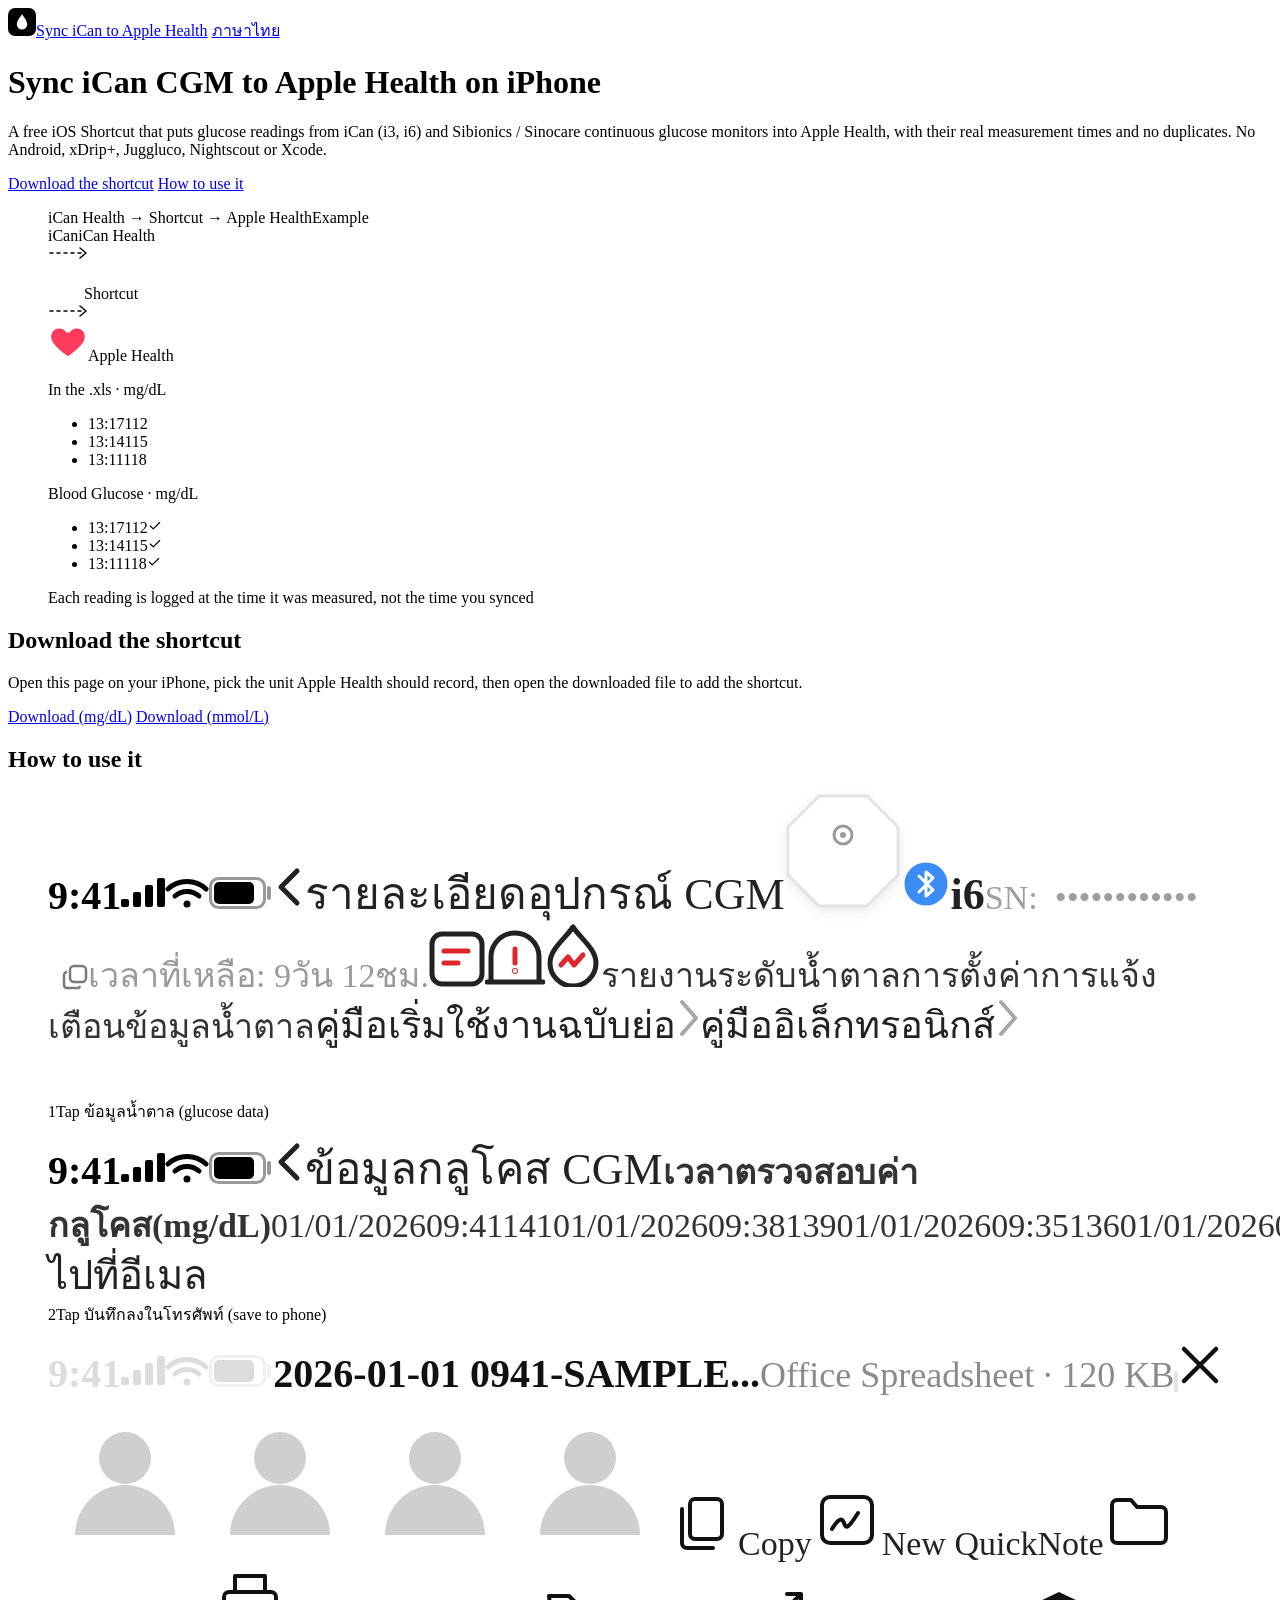
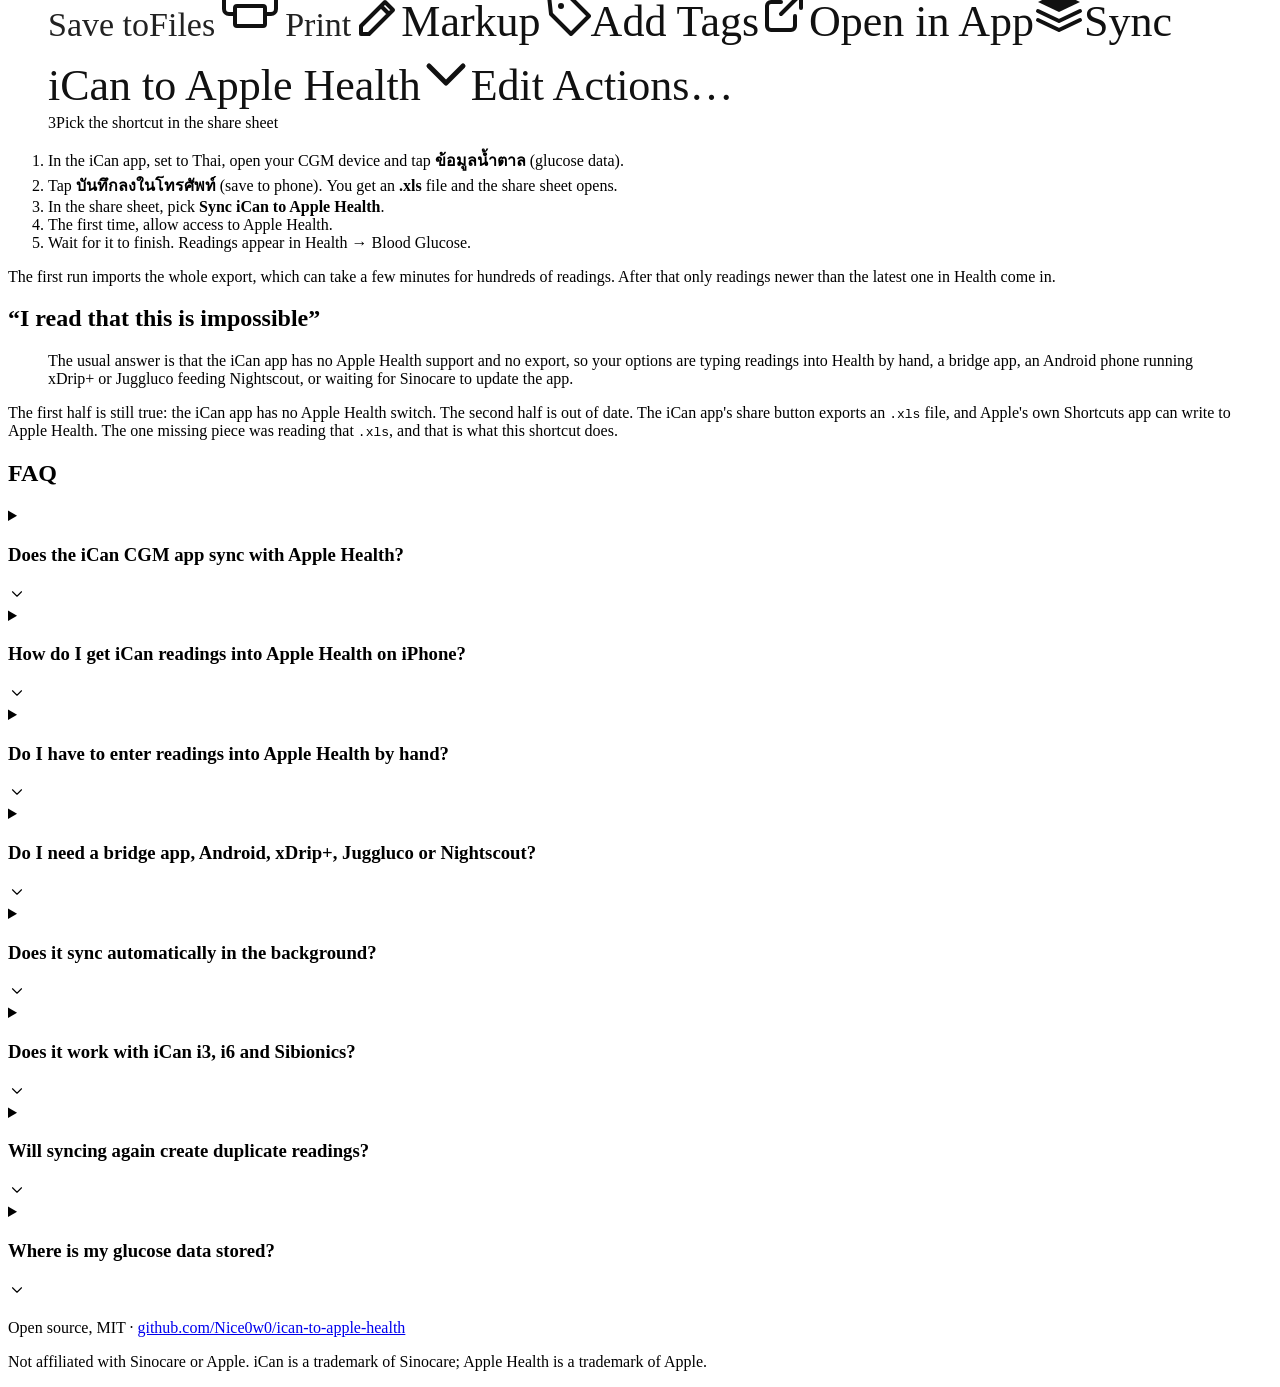
==== commit 1d3c6498: "Make the middle tile a blue sync icon labelled as the shortcut Co-Authored-By: Claude Opus 5.5 <nore" ====
--- a/public/en/index.html
+++ b/public/en/index.html
@@ -118,11 +118,11 @@
       </div>
     </div>
     <figure class="reading" aria-label="Example: readings from the iCan Health export are logged into Apple Health with their original times">
-      <div class="reading-head"><span>iCan Health → Apple Health</span><span class="tag">Example</span></div>
+      <div class="reading-head"><span>iCan Health → Shortcut → Apple Health</span><span class="tag">Example</span></div>
       <div class="flow">
         <div class="app"><span class="icon ican" aria-hidden="true">iCan</span><span>iCan Health</span></div>
         <span class="arrow" aria-hidden="true"><svg width="40" height="12" viewBox="0 0 40 12" fill="none"><path d="M2 6h32" stroke="currentColor" stroke-width="1.5" stroke-dasharray="3 4" stroke-linecap="round"/><path d="m32 1 6 5-6 5" stroke="currentColor" stroke-width="1.5" stroke-linecap="round" stroke-linejoin="round"/></svg></span>
-        <div class="app"><span class="icon sync"><svg width="34" height="34" viewBox="0 0 24 24" fill="none" stroke="#fff" stroke-width="2" stroke-linecap="round" stroke-linejoin="round" aria-hidden="true"><path d="M21 12a9 9 0 0 0-15.5-6.2L3 8.3"/><path d="M3 3v5.3h5.3"/><path d="M3 12a9 9 0 0 0 15.5 6.2L21 15.7"/><path d="M21 21v-5.3h-5.3"/></svg></span><span>Sync iCan</span></div>
+        <div class="app"><span class="icon sync"><svg width="36" height="36" viewBox="0 0 24 24" fill="none" stroke="#fff" stroke-width="2.25" stroke-linecap="round" stroke-linejoin="round" aria-hidden="true"><path d="M20 11a8 8 0 0 0-14.3-4.9L4 8"/><path d="M4 4v4h4"/><path d="M4 13a8 8 0 0 0 14.3 4.9L20 16"/><path d="M20 20v-4h-4"/></svg></span><span>Shortcut</span></div>
         <span class="arrow" aria-hidden="true"><svg width="40" height="12" viewBox="0 0 40 12" fill="none"><path d="M2 6h32" stroke="currentColor" stroke-width="1.5" stroke-dasharray="3 4" stroke-linecap="round"/><path d="m32 1 6 5-6 5" stroke="currentColor" stroke-width="1.5" stroke-linecap="round" stroke-linejoin="round"/></svg></span>
         <div class="app"><span class="icon health"><svg width="40" height="40" viewBox="0 0 24 24" aria-hidden="true"><path fill="#ff3b5c" d="M12 21s-7.5-4.6-9.6-9.3C.9 8.3 3 4.5 6.7 4.5c2.1 0 3.6 1.1 4.3 2.4h2c.7-1.3 2.2-2.4 4.3-2.4 3.7 0 5.8 3.8 4.3 7.2C19.5 16.4 12 21 12 21z"/></svg></span><span>Apple Health</span></div>
       </div>
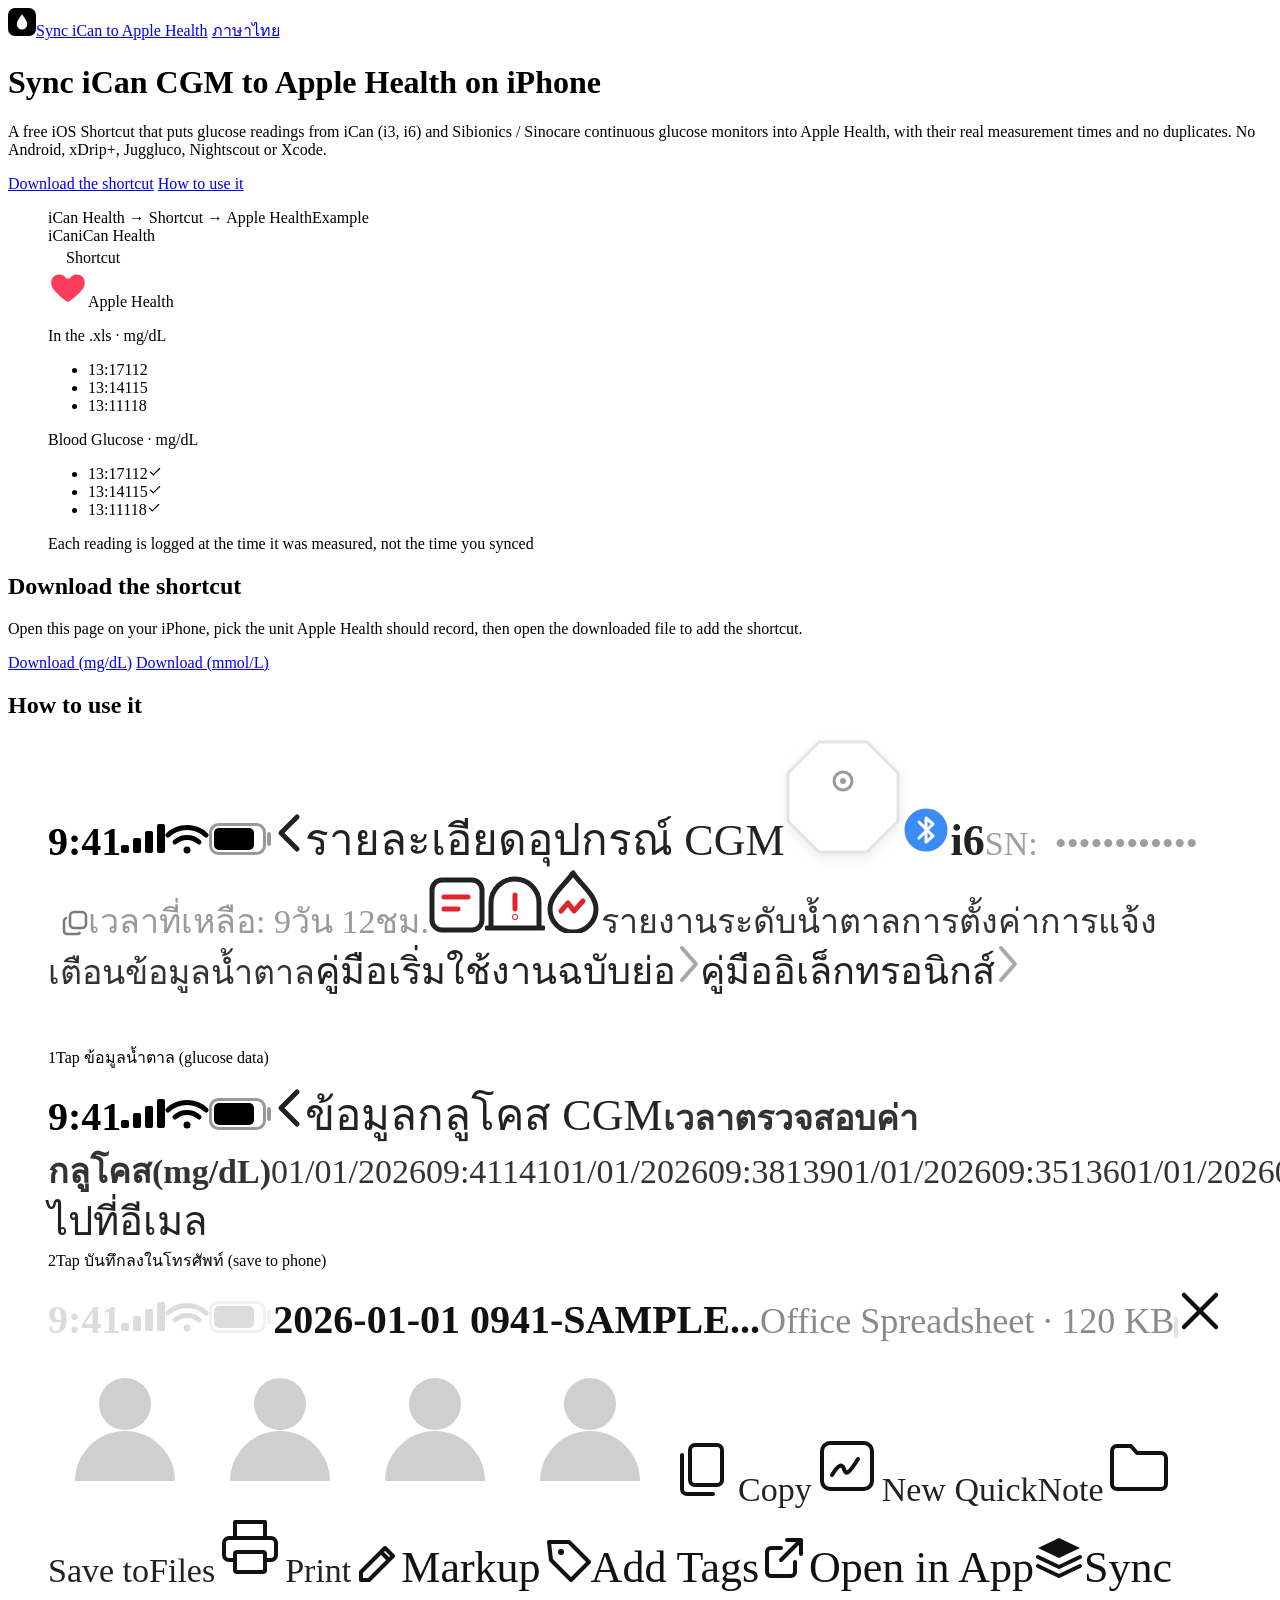
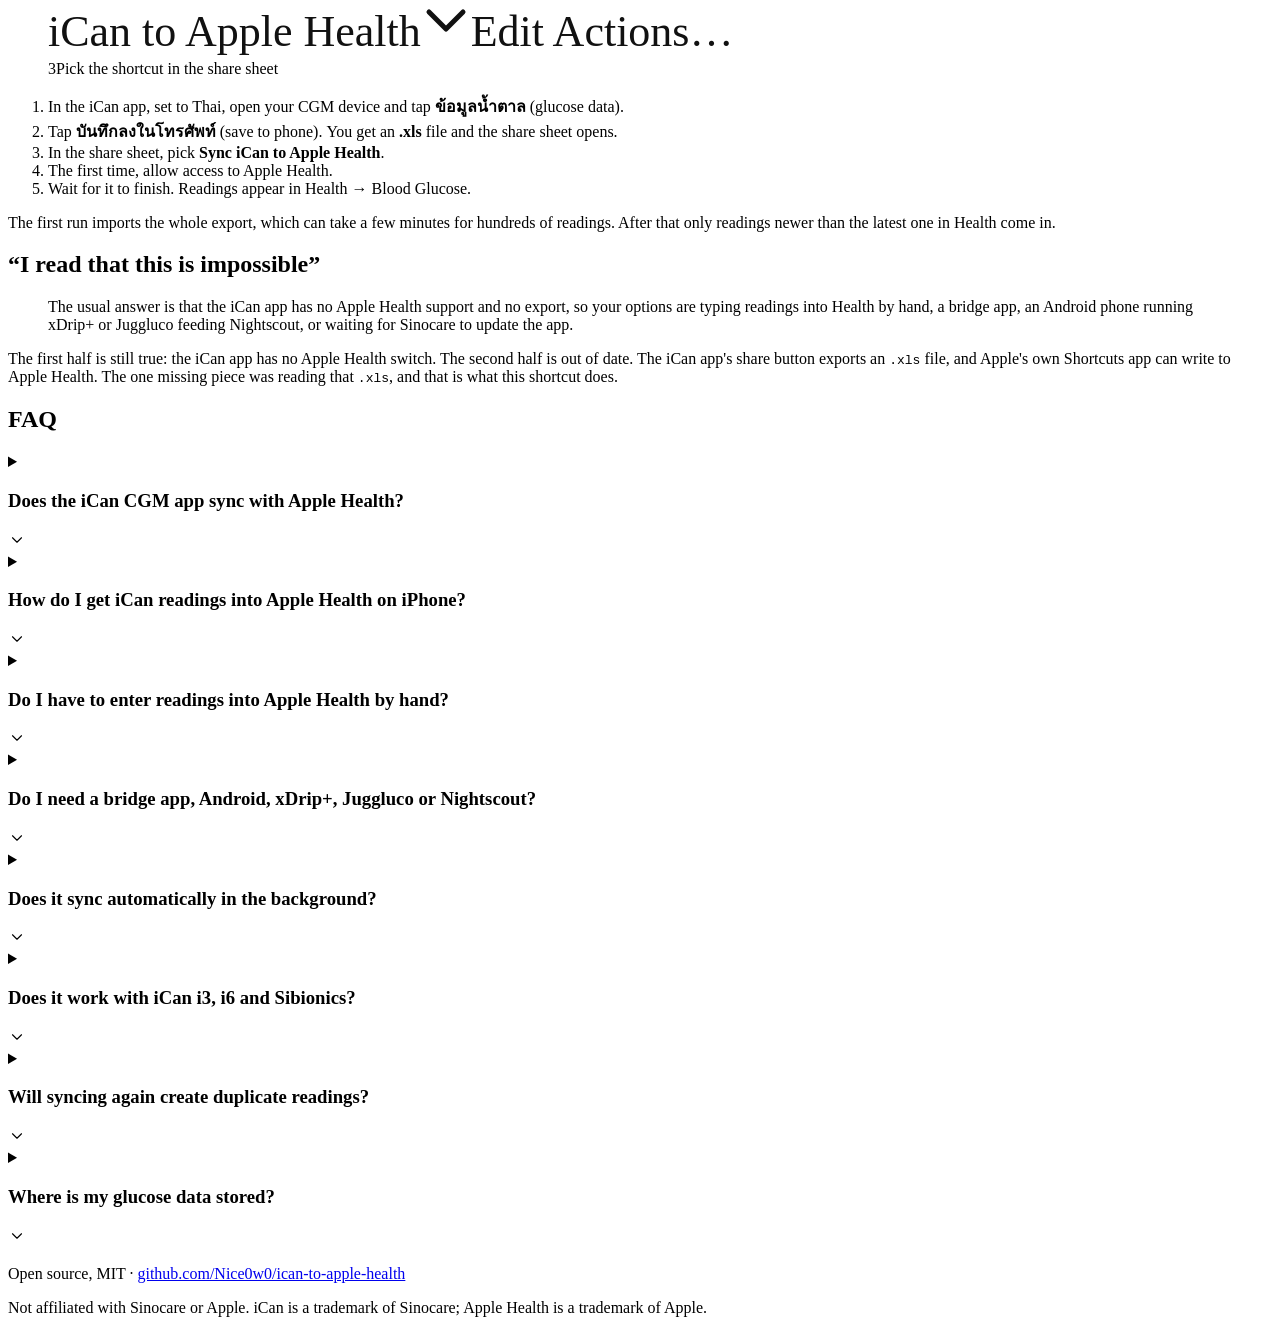
==== commit fe36bd83: "One arrow from iCan to Apple Health, with the shortcut under it Co-Authored-By: Claude Opus 5.5 <nor" ====
--- a/public/en/index.html
+++ b/public/en/index.html
@@ -121,9 +121,7 @@
       <div class="reading-head"><span>iCan Health → Shortcut → Apple Health</span><span class="tag">Example</span></div>
       <div class="flow">
         <div class="app"><span class="icon ican" aria-hidden="true">iCan</span><span>iCan Health</span></div>
-        <span class="arrow" aria-hidden="true"><svg width="40" height="12" viewBox="0 0 40 12" fill="none"><path d="M2 6h32" stroke="currentColor" stroke-width="1.5" stroke-dasharray="3 4" stroke-linecap="round"/><path d="m32 1 6 5-6 5" stroke="currentColor" stroke-width="1.5" stroke-linecap="round" stroke-linejoin="round"/></svg></span>
-        <div class="app"><span class="icon sync"><svg width="36" height="36" viewBox="0 0 24 24" fill="none" stroke="#fff" stroke-width="2.25" stroke-linecap="round" stroke-linejoin="round" aria-hidden="true"><path d="M20 11a8 8 0 0 0-14.3-4.9L4 8"/><path d="M4 4v4h4"/><path d="M4 13a8 8 0 0 0 14.3 4.9L20 16"/><path d="M20 20v-4h-4"/></svg></span><span>Shortcut</span></div>
-        <span class="arrow" aria-hidden="true"><svg width="40" height="12" viewBox="0 0 40 12" fill="none"><path d="M2 6h32" stroke="currentColor" stroke-width="1.5" stroke-dasharray="3 4" stroke-linecap="round"/><path d="m32 1 6 5-6 5" stroke="currentColor" stroke-width="1.5" stroke-linecap="round" stroke-linejoin="round"/></svg></span>
+        <div class="via"><span class="line" aria-hidden="true"></span><span class="by"><span class="icon sync"><svg width="18" height="18" viewBox="0 0 24 24" fill="none" stroke="#fff" stroke-width="2.5" stroke-linecap="round" stroke-linejoin="round" aria-hidden="true"><path d="M20 11a8 8 0 0 0-14.3-4.9L4 8"/><path d="M4 4v4h4"/><path d="M4 13a8 8 0 0 0 14.3 4.9L20 16"/><path d="M20 20v-4h-4"/></svg></span>Shortcut</span></div>
         <div class="app"><span class="icon health"><svg width="40" height="40" viewBox="0 0 24 24" aria-hidden="true"><path fill="#ff3b5c" d="M12 21s-7.5-4.6-9.6-9.3C.9 8.3 3 4.5 6.7 4.5c2.1 0 3.6 1.1 4.3 2.4h2c.7-1.3 2.2-2.4 4.3-2.4 3.7 0 5.8 3.8 4.3 7.2C19.5 16.4 12 21 12 21z"/></svg></span><span>Apple Health</span></div>
       </div>
       <div class="ledger">
